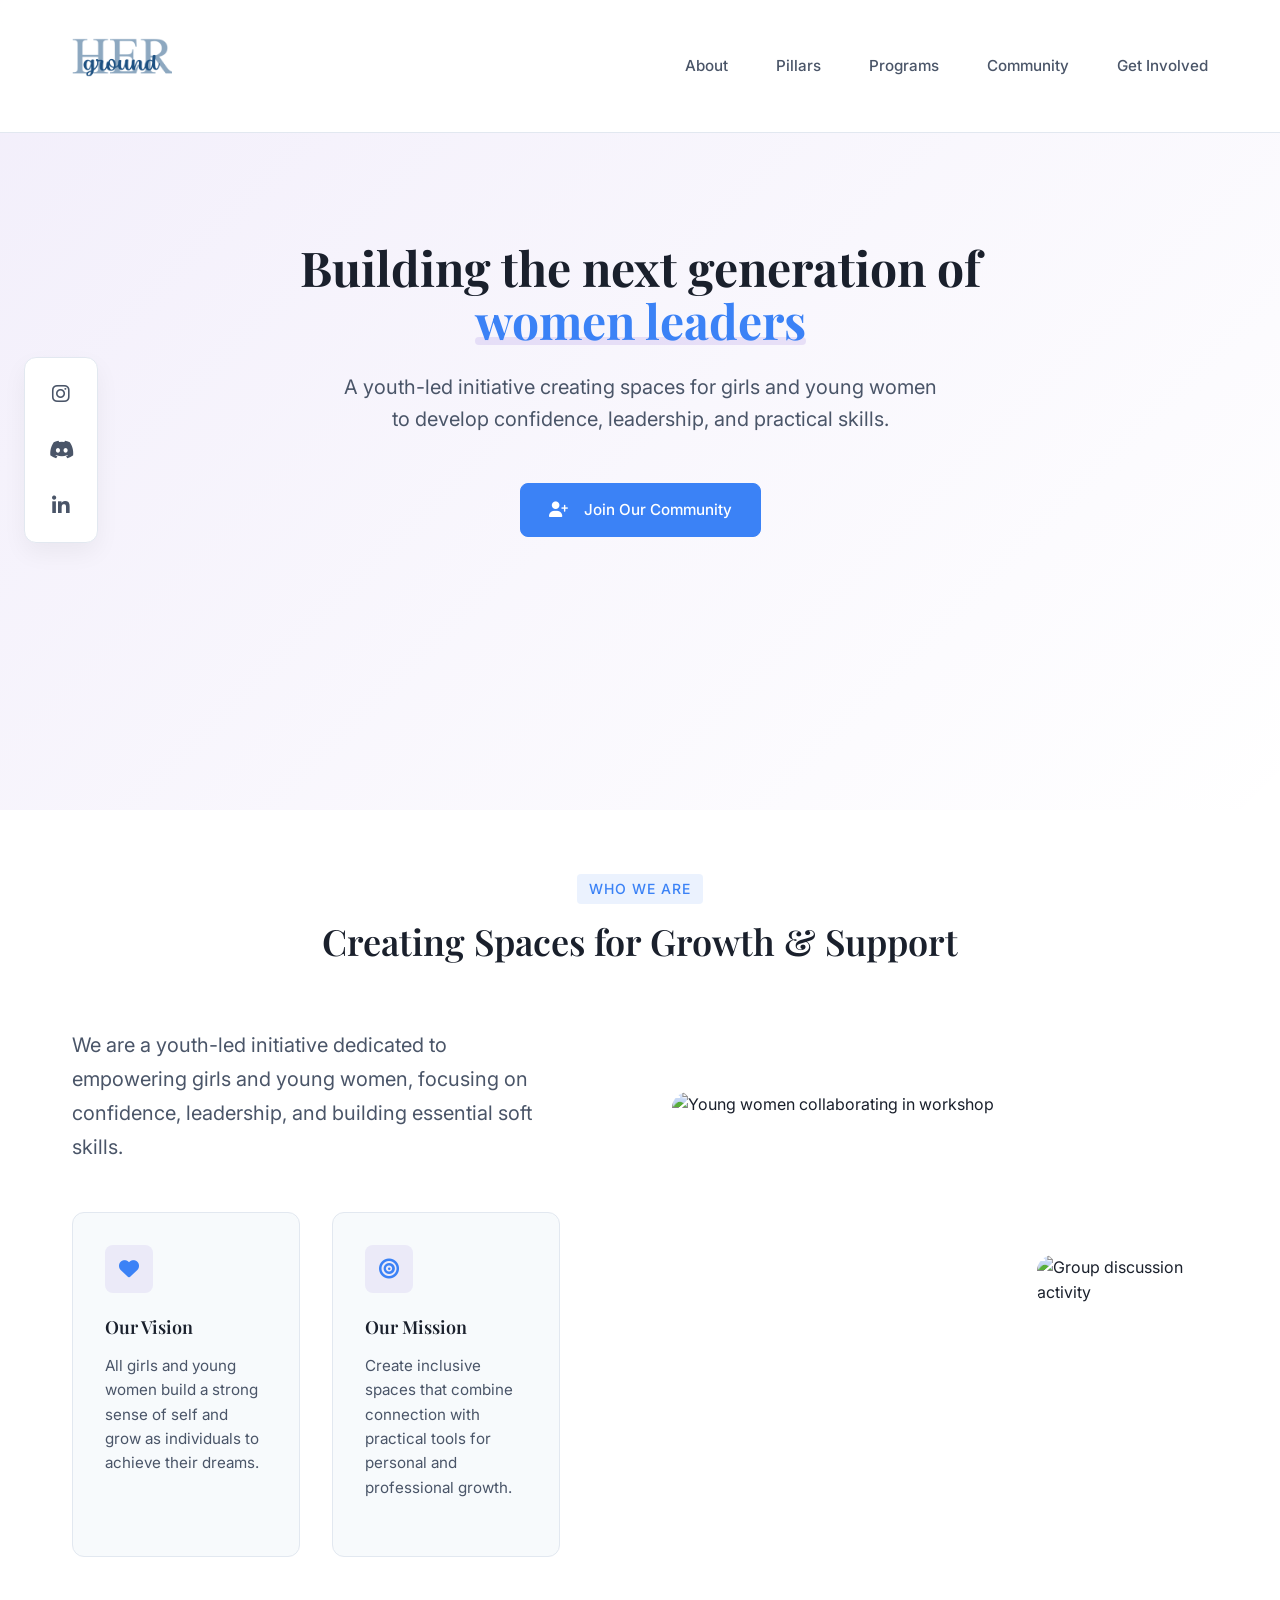
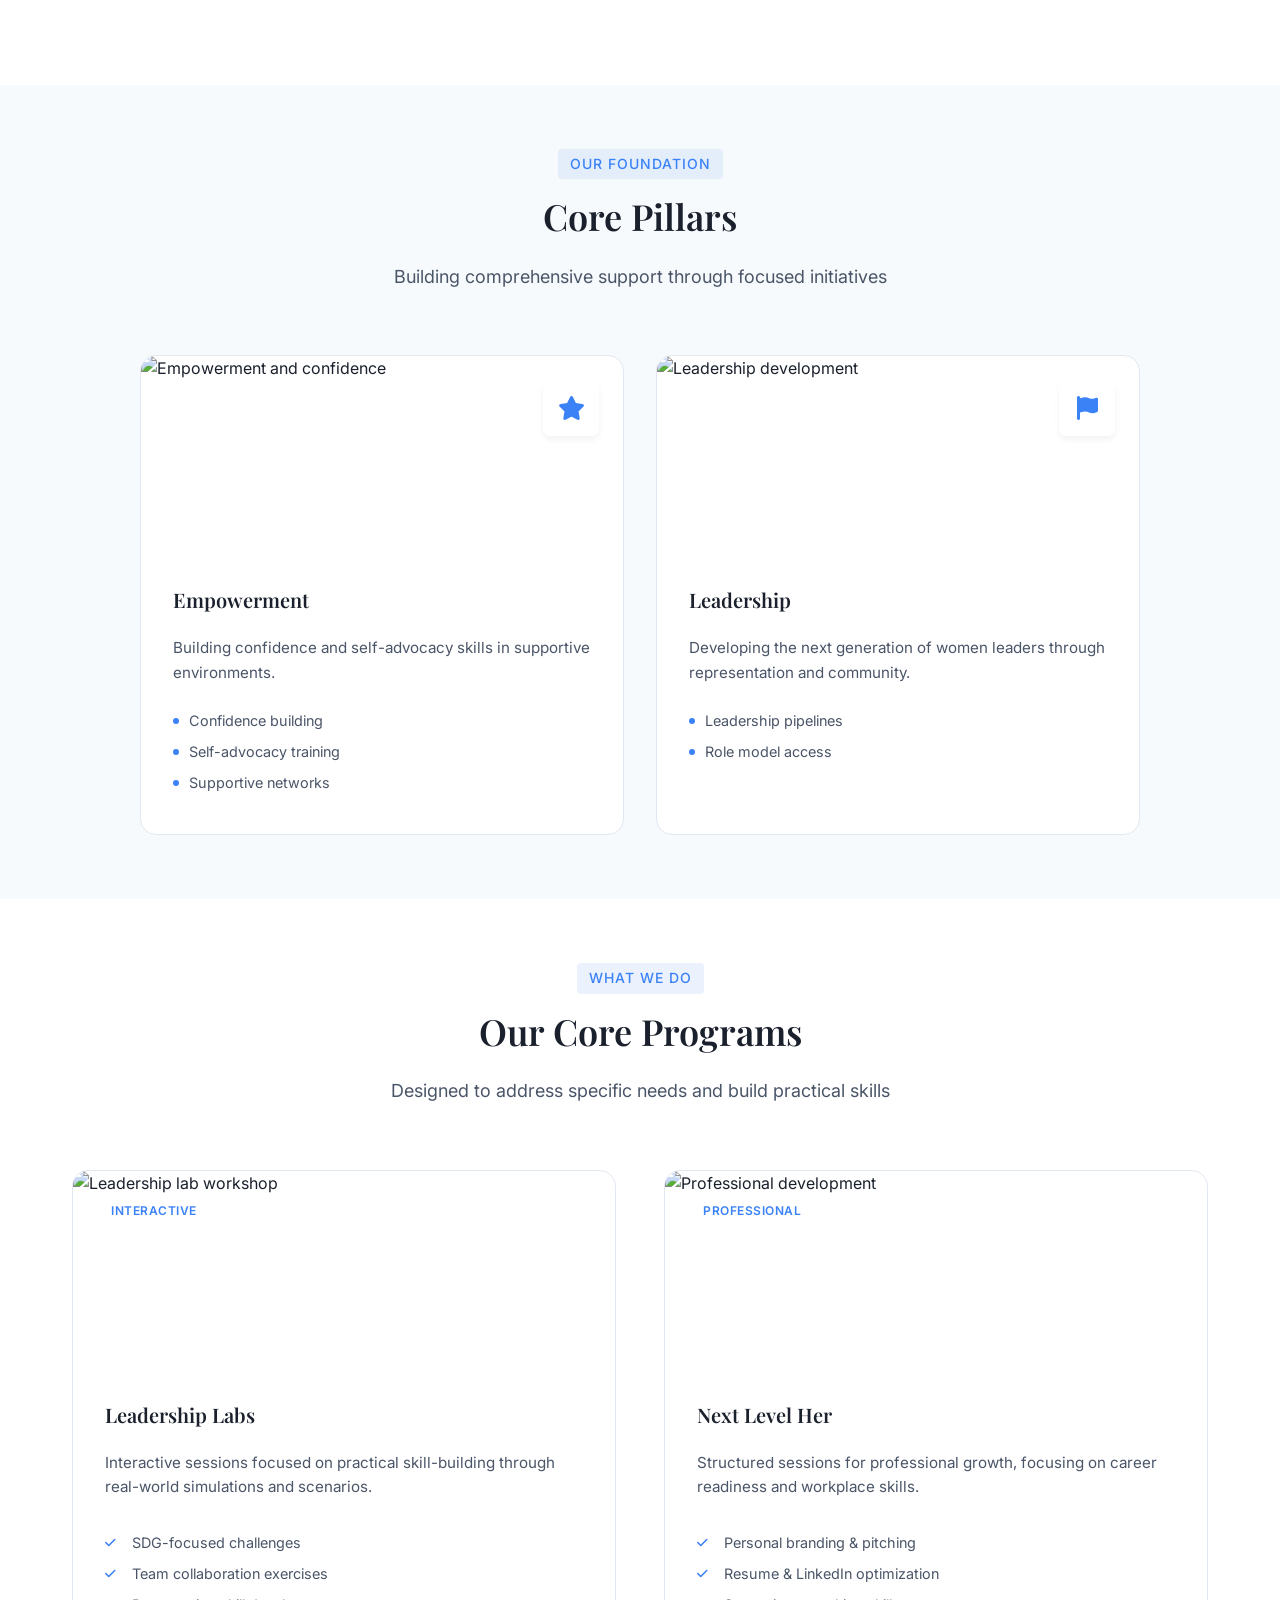
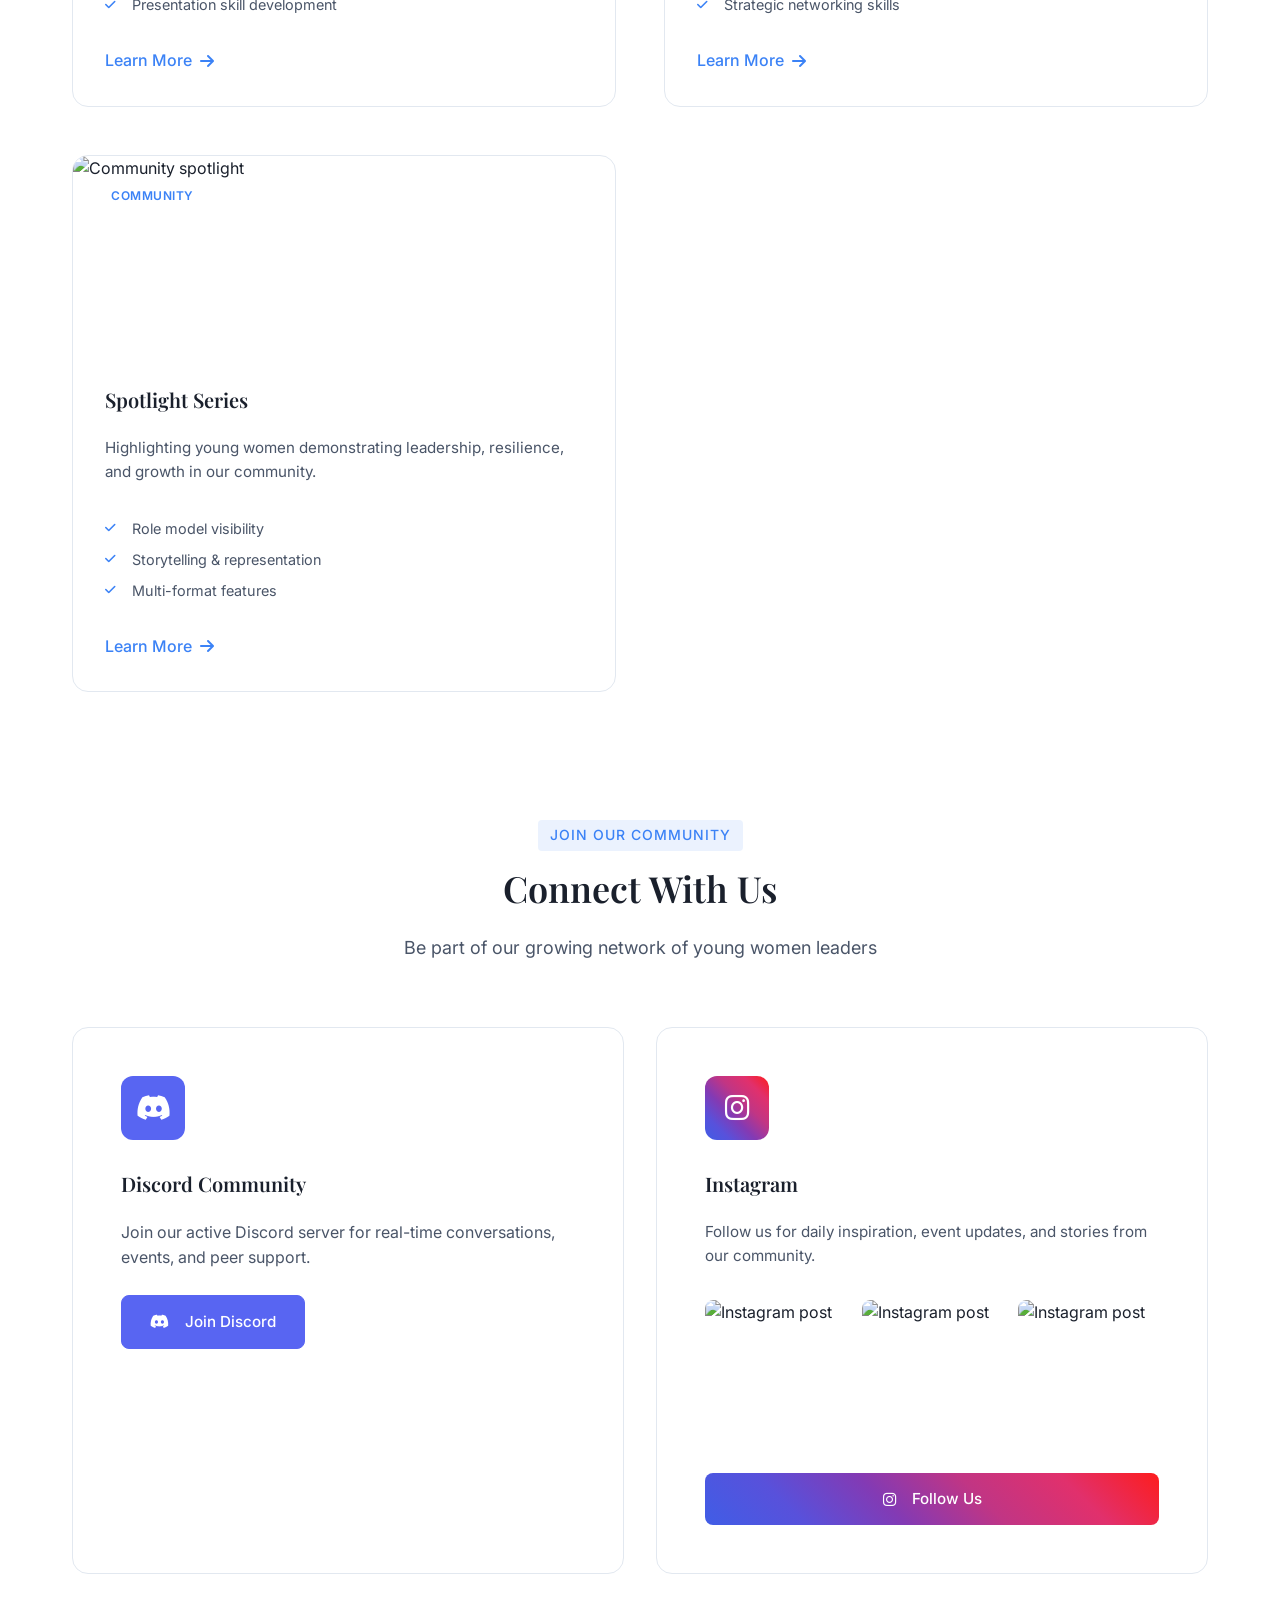
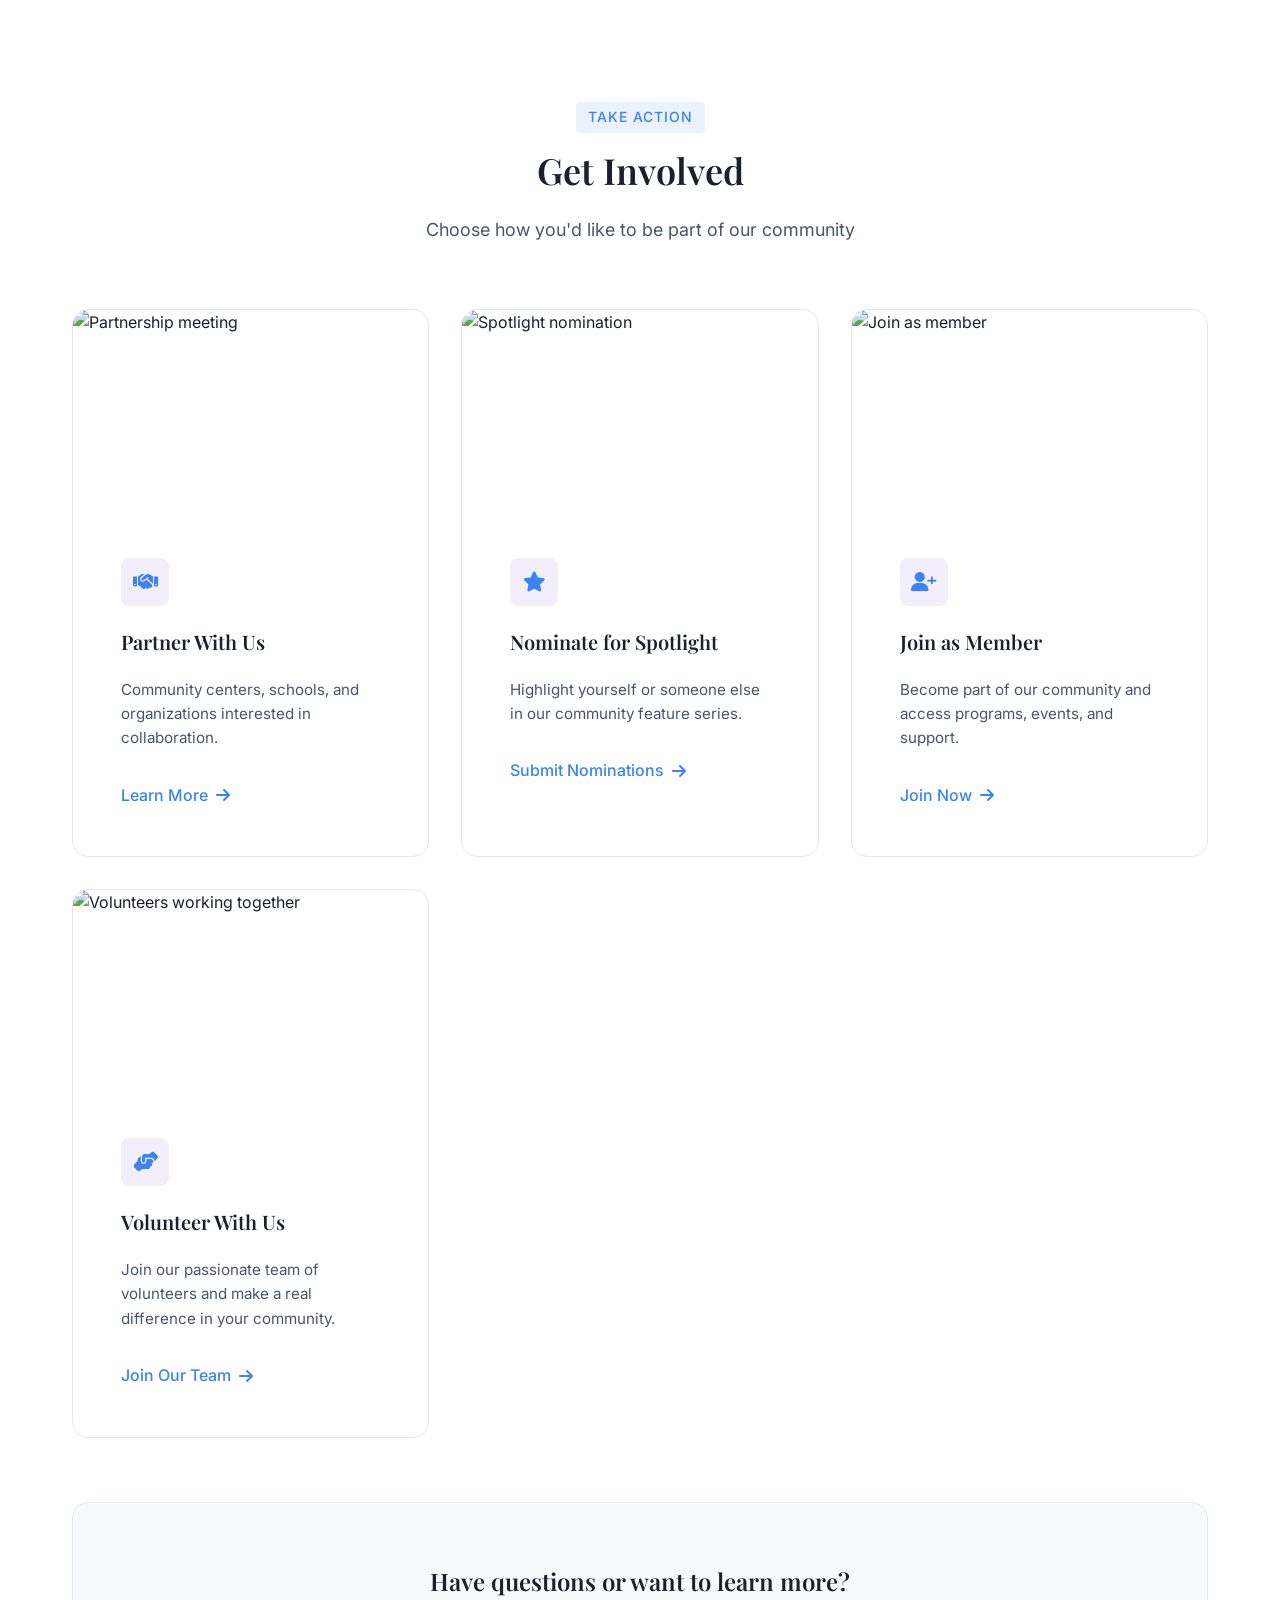
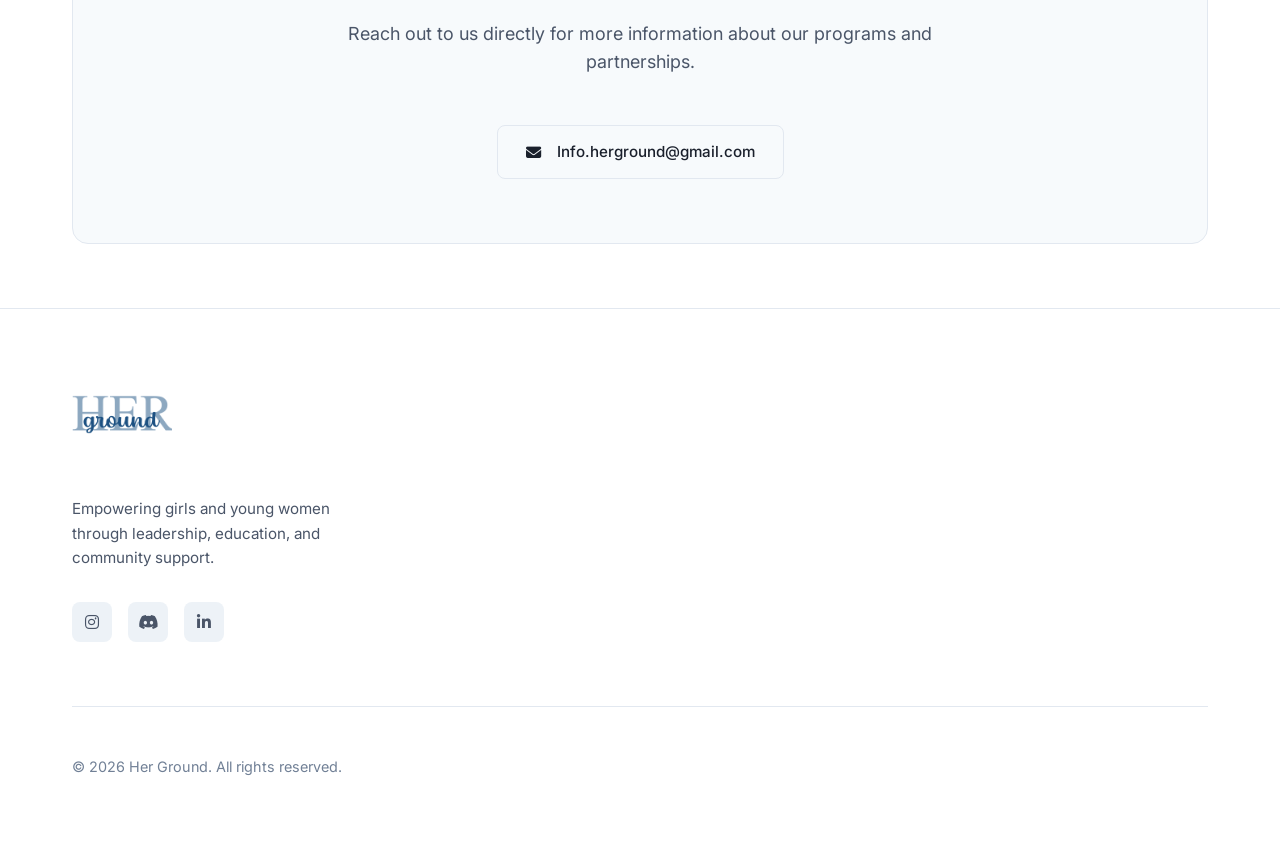
==== index.html @ 170d9ca9 "Initial commit" ====
<!DOCTYPE html>
<html lang="en">
<head>
    <meta charset="UTF-8">
    <meta name="viewport" content="width=device-width, initial-scale=1.0">
    <title> Her Ground | Empowering Girls & Young Women</title>
    <meta name="description" content="A youth-led initiative empowering girls and young women through leadership, education, and community support.">
    
    <!-- CSS -->
    <link rel="stylesheet" href="https://cdnjs.cloudflare.com/ajax/libs/font-awesome/6.4.0/css/all.min.css">
    <link rel="preconnect" href="https://fonts.googleapis.com">
    <link rel="preconnect" href="https://fonts.gstatic.com" crossorigin>
    <link href="https://fonts.googleapis.com/css2?family=Inter:wght@300;400;500;600;700&family=Playfair+Display:wght@400;500;600;700&display=swap" rel="stylesheet">
    <link rel="stylesheet" href="style.css">
    
    <!-- Favicon -->
    <link rel="icon" type="image/svg+xml" href="data:image/svg+xml,<svg xmlns=%22http://www.w3.org/2000/svg%22 viewBox=%220 0 100 100%22> <text y=%22.9em%22 font-size=%2290%22>✨</text></svg>">
</head>
<body>
    <!-- Social Media Floating Bar -->
    <div class="social-bar">
        <a href="https://instagram.com/thisisherground" class="social-icon" target="_blank" aria-label="Instagram">
            <i class="fab fa-instagram"></i>
        </a>
        <a href="https://discord.gg/herground" class="social-icon" target="_blank" aria-label="Discord">
            <i class="fab fa-discord"></i>
        </a>
        <a href="https://www.linkedin.com/company/her-ground/" class="social-icon" target="_blank" aria-label="LinkedIn">
            <i class="fab fa-linkedin-in"></i>
        </a>
    </div>

    <!-- Navigation -->
    <nav class="navbar">
        <div class="nav-container">
            <a href="index.html" class="logo">
                <img src="Her groung LG png.png" alt="Her Ground Logo" class="logo">
            </a>
            
            <button class="menu-toggle" aria-label="Menu">
                <i class="fas fa-bars"></i>
            </button>
            
            <ul class="nav-links">
                <li><a href="#about" class="nav-link">About</a></li>
                <li><a href="#pillars" class="nav-link">Pillars</a></li>
                <li><a href="#programs" class="nav-link">Programs</a></li>
                <li><a href="#community" class="nav-link">Community</a></li>
                <li><a href="#get-involved" class="nav-link">Get Involved</a></li>
            </ul>
        </div>
    </nav>

    <!-- Hero Section -->
    <section class="hero">
        <div class="hero-background">
            <div class="hero-image-overlay"></div>
        </div>
        <div class="container">
            <div class="hero-content">
                <h1 class="hero-title">
                    Building the next generation of 
                    <span class="hero-highlight">women leaders</span>
                </h1>
                <p class="hero-subtitle">
                    A youth-led initiative creating spaces for girls and young women to develop confidence, leadership, and practical skills.
                </p>
                <div class="hero-cta">
                    <a href="#get-involved" class="btn btn-primary">
                        <i class="fas fa-user-plus"></i>
                        Join Our Community
                    </a>
                </div>
            </div>
        </div>
    </section>

    <!-- About Section -->
    <section class="section about" id="about">
        <div class="container">
            <div class="section-header">
                <span class="section-label">Who We Are</span>
                <h2 class="section-title">Creating Spaces for Growth & Support</h2>
            </div>
            
            <div class="about-content">
                <div class="about-text">
                    <p class="about-intro">
                        We are a youth-led initiative dedicated to empowering girls and young women, 
                        focusing on confidence, leadership, and building essential soft skills.
                    </p>
                    <div class="about-grid">
                        <div class="about-card">
                            <div class="about-card-icon">
                                <i class="fas fa-heart"></i>
                            </div>
                            <h3>Our Vision</h3>
                            <p>All girls and young women build a strong sense of self and grow as individuals to achieve their dreams.</p>
                        </div>
                        <div class="about-card">
                            <div class="about-card-icon">
                                <i class="fas fa-bullseye"></i>
                            </div>
                            <h3>Our Mission</h3>
                            <p>Create inclusive spaces that combine connection with practical tools for personal and professional growth.</p>
                        </div>
                    </div>
                </div>
                
                <div class="about-visual">
                    <div class="image-grid">
                        <div class="image-item image-item-main">
                            <img src="https://images.unsplash.com/photo-1531482615713-2afd69097998?ixlib=rb-4.0.3&auto=format&fit=crop&w=600&q=80" 
                                 alt="Young women collaborating in workshop" 
                                 loading="lazy">
                        </div>
                        <div class="image-item image-item-secondary">
                            <img src="https://images.unsplash.com/photo-1523580494863-6f3031224c94?ixlib=rb-4.0.3&auto=format&fit=crop&w=600&q=80" 
                                 alt="Group discussion activity" 
                                 loading="lazy">
                        </div>
                    </div>
                </div>
            </div>
        </div>
    </section>

    <!-- Pillars Section -->
    <section class="section pillars" id="pillars">
        <div class="container">
            <div class="section-header">
                <span class="section-label">Our Foundation</span>
                <h2 class="section-title">Core Pillars</h2>
                <p class="section-subtitle">Building comprehensive support through focused initiatives</p>
            </div>
            
            <div class="pillars-grid">
                <div class="pillar-card">
                    <div class="pillar-visual">
                        <div class="pillar-image">
                            <img src="https://images.unsplash.com/photo-1516321318423-f06f85e504b3?ixlib=rb-4.0.3&auto=format&fit=crop&w=600&q=80" 
                                 alt="Empowerment and confidence" 
                                 loading="lazy">
                        </div>
                        <div class="pillar-icon">
                            <i class="fas fa-star"></i>
                        </div>
                    </div>
                    <h3>Empowerment</h3>
                    <p>Building confidence and self-advocacy skills in supportive environments.</p>
                    <ul class="pillar-features">
                        <li>Confidence building</li>
                        <li>Self-advocacy training</li>
                        <li>Supportive networks</li>
                    </ul>
                </div>
                
                <div class="pillar-card">
                    <div class="pillar-visual">
                        <div class="pillar-image">
                            <img src="https://images.unsplash.com/photo-1559136555-9303baea8ebd?ixlib=rb-4.0.3&auto=format&fit=crop&w=600&q=80" 
                                 alt="Leadership development" 
                                 loading="lazy">
                        </div>
                        <div class="pillar-icon">
                            <i class="fas fa-flag"></i>
                        </div>
                    </div>
                    <h3>Leadership</h3>
                    <p>Developing the next generation of women leaders through representation and community.</p>
                    <ul class="pillar-features">
                        <li>Leadership pipelines</li>
                        <li>Role model access</li>
                    </ul>
                </div>
            </div>
        </div>
    </section>

    <!-- Programs Section -->
    <section class="section programs" id="programs">
        <div class="container">
            <div class="section-header">
                <span class="section-label">What We Do</span>
                <h2 class="section-title">Our Core Programs</h2>
                <p class="section-subtitle">Designed to address specific needs and build practical skills</p>
            </div>
            
            <div class="programs-grid">
                <div class="program-card">
                    <div class="program-visual">
                        <div class="program-badge">Interactive</div>
                        <img src="https://images.unsplash.com/photo-1542744173-8e7e53415bb0?ixlib=rb-4.0.3&auto=format&fit=crop&w=600&q=80" 
                             alt="Leadership lab workshop" 
                             loading="lazy">
                    </div>
                    <div class="program-content">
                        <h3>Leadership Labs</h3>
                        <p>Interactive sessions focused on practical skill-building through real-world simulations and scenarios.</p>
                        <ul class="program-features">
                            <li><i class="fas fa-check"></i> SDG-focused challenges</li>
                            <li><i class="fas fa-check"></i> Team collaboration exercises</li>
                            <li><i class="fas fa-check"></i> Presentation skill development</li>
                        </ul>
                        <div class="program-cta">
                            <a href="#" class="program-link">
                                Learn More
                                <i class="fas fa-arrow-right"></i>
                            </a>
                        </div>
                    </div>
                </div>
                
                <div class="program-card">
                    <div class="program-visual">
                        <div class="program-badge">Professional</div>
                        <img src="https://images.unsplash.com/photo-1552664730-d307ca884978?ixlib=rb-4.0.3&auto=format&fit=crop&w=600&q=80" 
                             alt="Professional development" 
                             loading="lazy">
                    </div>
                    <div class="program-content">
                        <h3>Next Level Her</h3>
                        <p>Structured sessions for professional growth, focusing on career readiness and workplace skills.</p>
                        <ul class="program-features">
                            <li><i class="fas fa-check"></i> Personal branding & pitching</li>
                            <li><i class="fas fa-check"></i> Resume & LinkedIn optimization</li>
                            <li><i class="fas fa-check"></i> Strategic networking skills</li>
                        </ul>
                        <div class="program-cta">
                            <a href="#" class="program-link">
                                Learn More
                                <i class="fas fa-arrow-right"></i>
                            </a>
                        </div>
                    </div>
                </div>
                
                <div class="program-card">
                    <div class="program-visual">
                        <div class="program-badge">Community</div>
                        <img src="https://images.unsplash.com/photo-1559136555-9303baea8ebd?ixlib=rb-4.0.3&auto=format&fit=crop&w=600&q=80" 
                             alt="Community spotlight" 
                             loading="lazy">
                    </div>
                    <div class="program-content">
                        <h3>Spotlight Series</h3>
                        <p>Highlighting young women demonstrating leadership, resilience, and growth in our community.</p>
                        <ul class="program-features">
                            <li><i class="fas fa-check"></i> Role model visibility</li>
                            <li><i class="fas fa-check"></i> Storytelling & representation</li>
                            <li><i class="fas fa-check"></i> Multi-format features</li>
                        </ul>
                        <div class="program-cta">
                            <a href="#" class="program-link">
                                Learn More
                                <i class="fas fa-arrow-right"></i>
                            </a>
                        </div>
                    </div>
                </div>
            </div>
        </div>
    </section>

    <!-- Community Section -->
    <section class="section community" id="community">
        <div class="container">
            <div class="section-header">
                <span class="section-label">Join Our Community</span>
                <h2 class="section-title">Connect With Us</h2>
                <p class="section-subtitle">Be part of our growing network of young women leaders</p>
            </div>
            
            <div class="community-grid">
                <div class="community-card discord-card">
                    <div class="community-icon">
                        <i class="fab fa-discord"></i>
                    </div>
                    <div>
                    <h3>Discord Community</h3>
                    <p>Join our active Discord server for real-time conversations, events, and peer support.</p>
                    <a href="https://discord.com/channels/1435102269140893788/1435104268167417856" class="btn btn-discord" target="_blank">
                        <i class="fab fa-discord"></i>
                        Join Discord
                    </a>
                    </div>  
                </div>
                
                <div class="community-card instagram-card">
                    <div class="community-icon">
                        <i class="fab fa-instagram"></i>
                    </div>
                    <h3>Instagram</h3>
                    <p>Follow us for daily inspiration, event updates, and stories from our community.</p>
                    <div class="instagram-feed">
                        <div class="instagram-post">
                            <img src="https://images.unsplash.com/photo-1529156069898-49953e39b3ac?ixlib=rb-4.0.3&auto=format&fit=crop&w=300&q=80" 
                                 alt="Instagram post" 
                                 loading="lazy">
                        </div>
                        <div class="instagram-post">
                            <img src="https://images.unsplash.com/photo-1516321318423-f06f85e504b3?ixlib=rb-4.0.3&auto=format&fit=crop&w=300&q=80" 
                                 alt="Instagram post" 
                                 loading="lazy">
                        </div>
                        <div class="instagram-post">
                            <img src="https://images.unsplash.com/photo-1542744173-8e7e53415bb0?ixlib=rb-4.0.3&auto=format&fit=crop&w=300&q=80" 
                                 alt="Instagram post" 
                                 loading="lazy">
                        </div>
                    </div>
                    <a href="https://instagram.com/thisisherground" class="btn btn-instagram" target="_blank">
                        <i class="fab fa-instagram"></i>
                        Follow Us
                    </a>
                </div>
            </div>
        </div>
    </section>

    <!-- Get Involved Section -->
    <section class="section get-involved" id="get-involved">
        <div class="container">
            <div class="section-header">
                <span class="section-label">Take Action</span>
                <h2 class="section-title">Get Involved</h2>
                <p class="section-subtitle">Choose how you'd like to be part of our community</p>
            </div>
            
            <div class="involvement-grid">
                <!-- Partner With Us Card -->
                <div class="involvement-card">
                    <div class="involvement-visual">
                        <img src="https://images.unsplash.com/photo-1542744173-8e7e53415bb0?ixlib=rb-4.0.3&auto=format&fit=crop&w=600&q=80" 
                             alt="Partnership meeting" 
                             loading="lazy">
                    </div>
                    <div class="involvement-content">
                        <div class="involvement-icon">
                            <i class="fas fa-handshake"></i>
                        </div>
                        <h3>Partner With Us</h3>
                        <p>Community centers, schools, and organizations interested in collaboration.</p>
                        <a href="#" class="involvement-link">
                            Learn More
                            <i class="fas fa-arrow-right"></i>
                        </a>
                    </div>
                </div>
                
                <!-- Nominate for Spotlight Card -->
                <div class="involvement-card">
                    <div class="involvement-visual">
                        <img src="https://images.unsplash.com/photo-1516321318423-f06f85e504b3?ixlib=rb-4.0.3&auto=format&fit=crop&w=600&q=80" 
                             alt="Spotlight nomination" 
                             loading="lazy">
                    </div>
                    <div class="involvement-content">
                        <div class="involvement-icon">
                            <i class="fas fa-star"></i>
                        </div>
                        <h3>Nominate for Spotlight</h3>
                        <p>Highlight yourself or someone else in our community feature series.</p>
                        <a href="https://docs.google.com/forms/d/e/1FAIpQLSfdcdEXp9ylixx7IcpVX9rTjR3wYdFHebSrh8qcWCx_SptRZQ/viewform?usp=header"target="_blank" class="involvement-link">
                            Submit Nominations
                            <i class="fas fa-arrow-right"></i>
                        </a>
                    </div>
                </div>
                
                <!-- Join as Member Card -->
                <div class="involvement-card">
                    <div class="involvement-visual">
                        <img src="https://images.unsplash.com/photo-1529156069898-49953e39b3ac?ixlib=rb-4.0.3&auto=format&fit=crop&w=600&q=80" 
                             alt="Join as member" 
                             loading="lazy">
                    </div>
                    <div class="involvement-content">
                        <div class="involvement-icon">
                            <i class="fas fa-user-plus"></i>
                        </div>
                        <h3>Join as Member</h3>
                        <p>Become part of our community and access programs, events, and support.</p>
                        <a href="https://docs.google.com/forms/d/e/1FAIpQLSc7bArrXmuD-PdxHdfC4dENzHjFXZNi4hOmbnOvbwHz8ldj3Q/viewform?usp=header"target="_blank" class="involvement-link">
                            Join Now
                            <i class="fas fa-arrow-right"></i>
                        </a>
                    </div>
                </div>
                
                <!-- Volunteer With Us Card -->
                <div class="involvement-card">
                    <div class="involvement-visual">
                        <img src="https://encrypted-tbn0.gstatic.com/images?q=tbn:ANd9GcR4H019jK24F6e3V3xRfB0Ly-be2KaSHSmElg&s?ixlib=rb-4.0.3&auto=format&fit=crop&w=600&q=80" 
                            alt="Volunteers working together" 
                            loading="lazy"
                            style="width: 100%; height: 200px; object-fit: cover;">
                    </div>
                    <div class="involvement-content">
                        <div class="involvement-icon">
                            <i class="fas fa-hands-helping"></i>
                        </div>
                        <h3>Volunteer With Us</h3>
                        <p>Join our passionate team of volunteers and make a real difference in your community.</p>
                        <a href="https://docs.google.com/forms/d/e/1FAIpQLSc7bArrXmuD-PdxHdfC4dENzHjFXZNi4hOmbnOvbwHz8ldj3Q/viewform?usp=header" target="_blank" class="involvement-link">
                            Join Our Team
                            <i class="fas fa-arrow-right"></i>
                        </a>
                    </div>
                </div>
            </div>
            
            <div class="contact-cta">
                <div class="contact-content">
                    <h3>Have questions or want to learn more?</h3>
                    <p>Reach out to us directly for more information about our programs and partnerships.</p>
                </div>
                <div class="contact-links">
                    <a href="mailto:Info.herground@gmail.com" class="btn btn-outline">
                        <i class="fas fa-envelope"></i>
                        Info.herground@gmail.com
                    </a>
                </div>
            </div>
        </div>
    </section>

    <!-- Footer -->
    <footer class="footer">
        <div class="container">
            <div class="footer-content">
                <div class="footer-brand">
                    <div class="footer-logo">
                        <img src="Her groung LG png.png" alt="Her Ground Logo" class="logo">
                    </div>
                    <p class="footer-tagline">
                        Empowering girls and young women through leadership, education, and community support.
                    </p>
                    <div class="footer-social">
                        <a href="https://instagram.com/thisisherground" class="social-link" target="_blank" aria-label="Instagram">
                            <i class="fab fa-instagram"></i>
                        </a>
                        <a href="https://discord.gg/mqjYGmQNRm" class="social-link" target="_blank" aria-label="Discord">
                            <i class="fab fa-discord"></i>
                        </a>
                        <a href="https://linkedin.com/company/herground" class="social-link" target="_blank" aria-label="LinkedIn">
                            <i class="fab fa-linkedin-in"></i>
                        </a>
                    </div>
                </div>
            </div>
            
            <div class="footer-bottom">
                <p class="copyright">&copy; 2024 Her Ground. All rights reserved.</p>
            </div>
        </div>
    </footer>

    <!-- JavaScript -->
    <script src="script.js"></script>
</body>
</html>
---- style.css ----
/* ===== CSS VARIABLES ===== */
:root {
    /* Color Palette */
    --primary: #2D3748;
    --primary-dark: #1A202C;
    --primary-light: #4A5568;
    
    --accent: #3B82F6;
    --accent-light: #60A5FA;
    --accent-rgb: 59, 130, 246;
    
    --discord: #5865F2;
    --instagram: #E4405F;
    --linkedin: #0A66C2;
    
    --text-primary: #1A202C;
    --text-secondary: #4A5568;
    --text-tertiary: #718096;
    
    --bg-primary: #FFFFFF;
    --bg-secondary: #F7FAFC;
    --bg-tertiary: #EDF2F7;
    
    --border-color: #E2E8F0;
    --border-light: #F7FAFC;
    
    /* Typography */
    --font-sans: 'Inter', -apple-system, BlinkMacSystemFont, sans-serif;
    --font-serif: 'Playfair Display', Georgia, serif;
    
    /* Spacing */
    --space-xs: 0.5rem;
    --space-sm: 1rem;
    --space-md: 1.5rem;
    --space-lg: 2rem;
    --space-xl: 3rem;
    --space-2xl: 4rem;
    
    /* Border Radius */
    --radius-sm: 0.25rem;
    --radius-md: 0.5rem;
    --radius-lg: 0.75rem;
    --radius-xl: 1rem;
    
    /* Shadows */
    --shadow-sm: 0 1px 3px rgba(0, 0, 0, 0.05);
    --shadow-md: 0 4px 6px rgba(0, 0, 0, 0.05);
    --shadow-lg: 0 10px 25px rgba(0, 0, 0, 0.05);
    --shadow-xl: 0 20px 40px rgba(0, 0, 0, 0.08);
}

/* ===== BASE STYLES ===== */
* {
    margin: 0;
    padding: 0;
    box-sizing: border-box;
}

html {
    scroll-behavior: smooth;
    font-size: 16px;
}

body {
    font-family: var(--font-sans);
    line-height: 1.6;
    color: var(--text-primary);
    background-color: var(--bg-primary);
    -webkit-font-smoothing: antialiased;
    -moz-osx-font-smoothing: grayscale;
    overflow-x: hidden;
}

h1, h2, h3, h4 {
    font-family: var(--font-serif);
    font-weight: 600;
    line-height: 1.2;
    color: var(--text-primary);
}

h1 {
    font-size: 2.5rem;
    font-weight: 700;
}

h2 {
    font-size: 2rem;
}

h3 {
    font-size: 1.5rem;
}

p {
    margin-bottom: var(--space-md);
    color: var(--text-secondary);
}

a {
    color: inherit;
    text-decoration: none;
    transition: all 0.2s ease;
}

ul {
    list-style: none;
}

img {
    max-width: 100%;
    height: auto;
    display: block;
    border-radius: var(--radius-md);
    object-fit: cover;
}

.container {
    width: 100%;
    max-width: 1200px;
    margin: 0 auto;
    padding: 0 var(--space-lg);
}

.section {
    padding: var(--space-2xl) 0;
}

/* ===== SOCIAL BAR ===== */
.social-bar {
    position: fixed;
    left: 1.5rem;
    top: 50%;
    transform: translateY(-50%);
    display: flex;
    flex-direction: column;
    gap: var(--space-sm);
    z-index: 999;
    background: var(--bg-primary);
    padding: var(--space-sm);
    border-radius: var(--radius-lg);
    box-shadow: var(--shadow-lg);
    border: 1px solid var(--border-color);
}

.social-icon {
    width: 40px;
    height: 40px;
    display: flex;
    align-items: center;
    justify-content: center;
    border-radius: var(--radius-md);
    color: var(--text-secondary);
    font-size: 1.25rem;
    transition: all 0.2s ease;
}

.social-icon:hover {
    transform: translateY(-2px);
}

.social-icon:nth-child(1):hover {
    color: var(--instagram);
    background: rgba(228, 64, 95, 0.1);
}

.social-icon:nth-child(2):hover {
    color: var(--discord);
    background: rgba(88, 101, 242, 0.1);
}

.social-icon:nth-child(3):hover {
    color: var(--linkedin);
    background: rgba(10, 102, 194, 0.1);
}

/* ===== TYPOGRAPHY UTILITIES ===== */
.section-header {
    text-align: center;
    margin-bottom: var(--space-2xl);
    max-width: 700px;
    margin-left: auto;
    margin-right: auto;
}

.section-label {
    display: inline-block;
    font-size: 0.875rem;
    font-weight: 500;
    text-transform: uppercase;
    letter-spacing: 1px;
    color: var(--accent);
    margin-bottom: var(--space-sm);
    padding: 0.25rem 0.75rem;
    background: rgba(var(--accent-rgb), 0.1);
    border-radius: var(--radius-sm);
}

.section-title {
    font-size: 2.25rem;
    margin-bottom: var(--space-md);
    color: var(--text-primary);
}

.section-subtitle {
    font-size: 1.125rem;
    color: var(--text-secondary);
    max-width: 600px;
    margin: 0 auto;
}

/* ===== NAVIGATION ===== */
.navbar {
    position: fixed;
    top: 0;
    left: 0;
    right: 0;
    background-color: rgba(255, 255, 255, 0.95);
    backdrop-filter: blur(10px);
    border-bottom: 1px solid var(--border-color);
    z-index: 1000;
    padding: var(--space-sm) 0;
}

.nav-container {
    display: flex;
    justify-content: space-between;
    align-items: center;
    max-width: 1200px;
    margin: 0 auto;
    padding: 0 var(--space-lg);
}

.logo {
    width: 100px;
    height: 100px;
}

.nav-links {
    display: flex;
    gap: var(--space-xl);
    align-items: center;
}

.nav-link {
    font-size: 0.95rem;
    font-weight: 500;
    color: var(--text-secondary);
    padding: var(--space-xs) 0;
    position: relative;
}

.nav-link:hover {
    color: var(--text-primary);
}

.nav-link::after {
    content: '';
    position: absolute;
    bottom: 0;
    left: 0;
    width: 0;
    height: 2px;
    background-color: var(--accent);
    transition: width 0.3s ease;
}

.nav-link:hover::after {
    width: 100%;
}

.menu-toggle {
    display: none;
    background: none;
    border: none;
    font-size: 1.25rem;
    color: var(--text-primary);
    cursor: pointer;
    padding: var(--space-xs);
}

/* ===== BUTTONS ===== */
.btn {
    display: inline-flex;
    align-items: center;
    justify-content: center;
    padding: 0.875rem 1.75rem;
    font-size: 0.95rem;
    font-weight: 500;
    border-radius: var(--radius-md);
    border: 1px solid transparent;
    cursor: pointer;
    transition: all 0.2s ease;
    gap: var(--space-sm);
}

.btn-primary {
    background-color: var(--accent);
    color: white;
    border-color: var(--accent);
}

.btn-primary:hover {
    background-color: var(--accent-light);
    border-color: var(--accent-light);
    transform: translateY(-2px);
    box-shadow: var(--shadow-lg);
}

.btn-secondary {
    background-color: transparent;
    color: var(--text-primary);
    border-color: var(--border-color);
}

.btn-secondary:hover {
    border-color: var(--text-primary);
    background-color: var(--bg-tertiary);
    transform: translateY(-2px);
}

.btn-outline {
    background-color: transparent;
    color: var(--text-primary);
    border-color: var(--border-color);
}

.btn-outline:hover {
    border-color: var(--accent);
    color: var(--accent);
    background-color: rgba(var(--accent-rgb), 0.05);
}

.btn-discord {
    background-color: var(--discord);
    color: white;
    border-color: var(--discord);
}

.btn-discord:hover {
    background-color: #4752c4;
    transform: translateY(-2px);
}

.btn-instagram {
    background: linear-gradient(45deg, #405DE6, #5851DB, #833AB4, #C13584, #E1306C, #FD1D1D);
    color: white;
    border: none;
}

.btn-instagram:hover {
    transform: translateY(-2px);
    box-shadow: 0 10px 25px rgba(225, 48, 108, 0.2);
}

/* ===== HERO SECTION ===== */
.hero {
    position: relative;
    padding-top: 6rem;
    padding-bottom: var(--space-2xl);
    min-height: 90vh;
    display: flex;
    align-items: center;
    overflow: hidden;
}

.hero-background {
    position: absolute;
    top: 0;
    left: 0;
    right: 0;
    bottom: 0;
    background: linear-gradient(rgba(255, 255, 255, 0.9), rgba(255, 255, 255, 0.95)),
                url('https://images.unsplash.com/photo-1531482615713-2afd69097998?ixlib=rb-4.0.3&auto=format&fit=crop&w=1600&q=80');
    background-size: cover;
    background-position: center;
    z-index: -1;
}

.hero-image-overlay {
    position: absolute;
    top: 0;
    left: 0;
    right: 0;
    bottom: 0;
    background: linear-gradient(135deg, rgba(128, 90, 213, 0.1) 0%, transparent 100%);
}

.hero-content {
    text-align: center;
    max-width: 700px;
    margin: 0 auto var(--space-2xl);
    position: relative;
    z-index: 1;
}

.hero-title {
    font-size: 3rem;
    margin-bottom: var(--space-md);
    line-height: 1.1;
}

.hero-highlight {
    color: var(--accent);
    position: relative;
    display: inline-block;
}

.hero-highlight::after {
    content: '';
    position: absolute;
    bottom: 2px;
    left: 0;
    width: 100%;
    height: 8px;
    background-color: rgba(128, 90, 213, 0.15);
    z-index: -1;
    border-radius: 4px;
}

.hero-subtitle {
    font-size: 1.25rem;
    color: var(--text-secondary);
    margin-bottom: var(--space-xl);
    max-width: 600px;
    margin-left: auto;
    margin-right: auto;
}

.hero-cta {
    display: flex;
    gap: var(--space-md);
    justify-content: center;
    flex-wrap: wrap;
}

.hero-stats {
    display: flex;
    justify-content: center;
    gap: var(--space-xl);
    flex-wrap: wrap;
    padding-top: var(--space-xl);
    position: relative;
    z-index: 1;
}

.hero-stats::before {
    content: '';
    position: absolute;
    top: 0;
    left: 50%;
    transform: translateX(-50%);
    width: 200px;
    height: 1px;
    background: linear-gradient(90deg, transparent, var(--accent), transparent);
}

.stat {
    display: flex;
    align-items: center;
    gap: var(--space-sm);
    min-width: 150px;
}

.stat-icon {
    width: 48px;
    height: 48px;
    background-color: rgba(128, 90, 213, 0.1);
    border-radius: var(--radius-md);
    display: flex;
    align-items: center;
    justify-content: center;
    color: var(--accent);
    font-size: 1.25rem;
}

.stat-content {
    text-align: left;
}

.stat-number {
    display: block;
    font-size: 1.5rem;
    font-weight: 700;
    color: var(--accent);
    line-height: 1;
}

.stat-label {
    font-size: 0.875rem;
    color: var(--text-tertiary);
    text-transform: uppercase;
    letter-spacing: 0.5px;
}

/* ===== ABOUT SECTION ===== */
.about-content {
    display: grid;
    grid-template-columns: 1fr 1fr;
    gap: var(--space-2xl);
    align-items: center;
    margin-bottom: var(--space-2xl);
}

.about-text {
    padding-right: var(--space-xl);
}

.about-intro {
    font-size: 1.25rem;
    margin-bottom: var(--space-xl);
    line-height: 1.7;
}

.about-grid {
    display: grid;
    grid-template-columns: 1fr 1fr;
    gap: var(--space-lg);
    margin-top: var(--space-xl);
}

.about-card {
    background: var(--bg-secondary);
    padding: var(--space-lg);
    border-radius: var(--radius-lg);
    border: 1px solid var(--border-color);
    transition: transform 0.2s ease;
}

.about-card:hover {
    transform: translateY(-4px);
}

.about-card-icon {
    width: 48px;
    height: 48px;
    background-color: rgba(128, 90, 213, 0.1);
    border-radius: var(--radius-md);
    display: flex;
    align-items: center;
    justify-content: center;
    margin-bottom: var(--space-md);
    color: var(--accent);
    font-size: 1.25rem;
}

.about-card h3 {
    font-size: 1.125rem;
    margin-bottom: var(--space-sm);
}

.about-card p {
    font-size: 0.95rem;
    color: var(--text-secondary);
    line-height: 1.6;
}

.about-visual {
    position: relative;
}

.image-grid {
    display: grid;
    grid-template-columns: 2fr 1fr;
    gap: var(--space-md);
    height: 400px;
}

.image-item {
    border-radius: var(--radius-xl);
    overflow: hidden;
    position: relative;
}

.image-item-main {
    grid-row: span 2;
}

.image-item-secondary {
    align-self: end;
}

.image-item img {
    width: 100%;
    height: 100%;
    object-fit: cover;
    transition: transform 0.5s ease;
}

.image-item:hover img {
    transform: scale(1.05);
}

.target-audience {
    background-color: var(--bg-secondary);
    padding: var(--space-xl);
    border-radius: var(--radius-lg);
    border: 1px solid var(--border-color);
}

.audience-title {
    text-align: center;
    margin-bottom: var(--space-lg);
    font-size: 1.25rem;
    color: var(--text-primary);
}

.audience-grid {
    display: grid;
    grid-template-columns: repeat(auto-fit, minmax(250px, 1fr));
    gap: var(--space-lg);
}

.audience-item {
    display: flex;
    align-items: center;
    gap: var(--space-md);
    padding: var(--space-md);
    background: var(--bg-primary);
    border-radius: var(--radius-md);
    border: 1px solid var(--border-color);
    transition: transform 0.2s ease;
}

.audience-item:hover {
    transform: translateY(-2px);
    border-color: var(--accent);
}

.audience-icon {
    width: 48px;
    height: 48px;
    background-color: rgba(128, 90, 213, 0.1);
    border-radius: var(--radius-md);
    display: flex;
    align-items: center;
    justify-content: center;
    color: var(--accent);
    font-size: 1.25rem;
    flex-shrink: 0;
}

.audience-content h4 {
    font-size: 1rem;
    margin-bottom: var(--space-xs);
    color: var(--text-primary);
}

.audience-content p {
    font-size: 0.875rem;
    color: var(--text-tertiary);
    margin: 0;
}

/* ===== PILLARS SECTION ===== */
.pillars {
    background-color: var(--bg-secondary);
}

.pillars-grid {
    display: grid;
    grid-template-columns: repeat(auto-fit, minmax(300px, 1fr));
    gap: var(--space-lg);
    max-width: 1000px;
    margin: 0 auto;
}

.pillar-card {
    background-color: var(--bg-primary);
    border-radius: var(--radius-xl);
    overflow: hidden;
    border: 1px solid var(--border-color);
    transition: transform 0.3s ease, box-shadow 0.3s ease;
}

.pillar-card:hover {
    transform: translateY(-8px);
    box-shadow: var(--shadow-xl);
}

.pillar-visual {
    position: relative;
    height: 200px;
    overflow: hidden;
}

.pillar-image img {
    width: 100%;
    height: 100%;
    object-fit: cover;
}

.pillar-icon {
    position: absolute;
    top: var(--space-md);
    right: var(--space-md);
    width: 56px;
    height: 56px;
    background-color: rgba(255, 255, 255, 0.95);
    border-radius: var(--radius-md);
    display: flex;
    align-items: center;
    justify-content: center;
    color: var(--accent);
    font-size: 1.5rem;
    box-shadow: var(--shadow-md);
}

.pillar-card > h3 {
    padding: var(--space-lg) var(--space-lg) var(--space-md);
    margin: 0;
    font-size: 1.25rem;
}

.pillar-card > p {
    padding: 0 var(--space-lg);
    font-size: 0.95rem;
    color: var(--text-secondary);
    line-height: 1.6;
    margin-bottom: var(--space-md);
}

.pillar-features {
    padding: 0 var(--space-lg) var(--space-lg);
    margin-top: var(--space-md);
}

.pillar-features li {
    display: flex;
    align-items: center;
    gap: var(--space-sm);
    margin-bottom: var(--space-xs);
    font-size: 0.9rem;
    color: var(--text-secondary);
    padding-left: var(--space-sm);
    position: relative;
}

.pillar-features li::before {
    content: '';
    width: 6px;
    height: 6px;
    background-color: var(--accent);
    border-radius: 50%;
    position: absolute;
    left: 0;
}

/* ===== PROGRAMS SECTION ===== */
.programs-grid {
    display: grid;
    grid-template-columns: repeat(auto-fit, minmax(350px, 1fr));
    gap: var(--space-xl);
}

.program-card {
    background-color: var(--bg-primary);
    border-radius: var(--radius-xl);
    overflow: hidden;
    border: 1px solid var(--border-color);
    transition: transform 0.3s ease;
}

.program-card:hover {
    transform: translateY(-8px);
}

.program-visual {
    position: relative;
    height: 200px;
    overflow: hidden;
}

.program-visual img {
    width: 100%;
    height: 100%;
    object-fit: cover;
    transition: transform 0.5s ease;
}

.program-card:hover .program-visual img {
    transform: scale(1.05);
}

.program-badge {
    position: absolute;
    top: var(--space-md);
    left: var(--space-md);
    padding: 0.375rem 0.875rem;
    background-color: rgba(255, 255, 255, 0.95);
    color: var(--accent);
    font-size: 0.75rem;
    font-weight: 600;
    border-radius: var(--radius-sm);
    text-transform: uppercase;
    letter-spacing: 0.5px;
}

.program-content {
    padding: var(--space-lg);
}

.program-content h3 {
    font-size: 1.25rem;
    margin-bottom: var(--space-md);
}

.program-content > p {
    font-size: 0.95rem;
    color: var(--text-secondary);
    line-height: 1.6;
    margin-bottom: var(--space-lg);
}

.program-features {
    margin-bottom: var(--space-lg);
}

.program-features li {
    display: flex;
    align-items: center;
    gap: var(--space-sm);
    margin-bottom: var(--space-xs);
    font-size: 0.9rem;
    color: var(--text-secondary);
}

.program-features i {
    color: var(--accent);
    font-size: 0.75rem;
}

.program-link {
    display: inline-flex;
    align-items: center;
    gap: var(--space-xs);
    font-weight: 500;
    color: var(--accent);
    transition: gap 0.2s ease;
}

.program-link:hover {
    gap: var(--space-sm);
}

/* ===== COMMUNITY SECTION ===== */
.community-grid {
    display: grid;
    grid-template-columns: repeat(auto-fit, minmax(300px, 1fr));
    gap: var(--space-lg);
}

.community-card {
    background: var(--bg-primary);
    padding: var(--space-xl);
    border-radius: var(--radius-xl);
    border: 1px solid var(--border-color);
    display: flex;
    flex-direction: column;
    transition: transform 0.2s ease;
}

.community-card:hover {
    transform: translateY(-4px);
}

.community-icon {
    width: 64px;
    height: 64px;
    border-radius: var(--radius-lg);
    display: flex;
    align-items: center;
    justify-content: center;
    margin-bottom: var(--space-lg);
    font-size: 1.75rem;
    color: white;
}

.discord-card .community-icon {
    background-color: var(--discord);
}

.instagram-card .community-icon {
    background: linear-gradient(45deg, #405DE6, #5851DB, #833AB4, #C13584, #E1306C, #FD1D1D);
}

.newsletter-card .community-icon {
    background-color: var(--accent);
}

.community-card h3 {
    font-size: 1.25rem;
    margin-bottom: var(--space-md);
}

.community-card > p {
    font-size: 0.95rem;
    color: var(--text-secondary);
    line-height: 1.6;
    margin-bottom: var(--space-lg);
    flex-grow: 1;
}

.community-stats {
    display: flex;
    gap: var(--space-lg);
    margin-bottom: var(--space-lg);
}

.community-stat {
    text-align: center;
}

.community-stat .stat-number {
    font-size: 1.5rem;
    font-weight: 700;
    color: var(--accent);
    display: block;
    margin-bottom: var(--space-xs);
}

.community-stat .stat-label {
    font-size: 0.875rem;
    color: var(--text-tertiary);
}

.instagram-feed {
    display: grid;
    grid-template-columns: repeat(3, 1fr);
    gap: var(--space-sm);
    margin-bottom: var(--space-lg);
}

.instagram-post {
    aspect-ratio: 1;
    border-radius: var(--radius-md);
    overflow: hidden;
}

.instagram-post img {
    width: 100%;
    height: 100%;
    object-fit: cover;
    transition: transform 0.3s ease;
}

.instagram-post:hover img {
    transform: scale(1.1);
}

.newsletter-form {
    margin-top: auto;
}

.form-group {
    display: flex;
    gap: var(--space-sm);
    margin-bottom: var(--space-sm);
}

.form-group input {
    flex: 1;
    padding: 0.875rem;
    border: 1px solid var(--border-color);
    border-radius: var(--radius-md);
    font-family: var(--font-sans);
    font-size: 0.95rem;
    transition: border-color 0.2s ease;
}

.form-group input:focus {
    outline: none;
    border-color: var(--accent);
}

.form-group .btn {
    white-space: nowrap;
}

.form-note {
    font-size: 0.75rem;
    color: var(--text-tertiary);
    margin: 0;
}

/* ===== GET INVOLVED SECTION ===== */
.involvement-grid {
    display: grid;
    grid-template-columns: repeat(auto-fit, minmax(300px, 1fr));
    gap: var(--space-lg);
    margin-bottom: var(--space-2xl);
}

.involvement-card {
    background-color: var(--bg-primary);
    border-radius: var(--radius-xl);
    overflow: hidden;
    border: 1px solid var(--border-color);
    transition: transform 0.3s ease;
}

.involvement-card:hover {
    transform: translateY(-8px);
}

.involvement-visual {
    height: 200px;
    overflow: hidden;
}

.involvement-visual img {
    width: 100%;
    height: 100%;
    object-fit: cover;
    transition: transform 0.5s ease;
}

.involvement-card:hover .involvement-visual img {
    transform: scale(1.05);
}

.involvement-content {
    padding: var(--space-xl);
}

.involvement-icon {
    width: 48px;
    height: 48px;
    background-color: rgba(128, 90, 213, 0.1);
    border-radius: var(--radius-md);
    display: flex;
    align-items: center;
    justify-content: center;
    margin-bottom: var(--space-md);
    color: var(--accent);
    font-size: 1.25rem;
}

.involvement-content h3 {
    font-size: 1.25rem;
    margin-bottom: var(--space-md);
}

.involvement-content p {
    font-size: 0.95rem;
    color: var(--text-secondary);
    line-height: 1.6;
    margin-bottom: var(--space-lg);
}

.involvement-link {
    display: inline-flex;
    align-items: center;
    gap: var(--space-xs);
    font-weight: 500;
    color: var(--accent);
    transition: gap 0.2s ease;
}

.involvement-link:hover {
    gap: var(--space-sm);
}

.contact-cta {
    background: var(--bg-secondary);
    padding: var(--space-2xl);
    border-radius: var(--radius-xl);
    text-align: center;
    border: 1px solid var(--border-color);
}

.contact-content {
    max-width: 600px;
    margin: 0 auto var(--space-xl);
}

.contact-content h3 {
    font-size: 1.5rem;
    margin-bottom: var(--space-md);
}

.contact-content p {
    font-size: 1.125rem;
    color: var(--text-secondary);
}

.contact-links {
    display: flex;
    gap: var(--space-md);
    justify-content: center;
    flex-wrap: wrap;
}

/* ===== FOOTER ===== */
.footer {
    background-color: var(--bg-primary);
    border-top: 1px solid var(--border-color);
    padding: var(--space-2xl) 0;
}

.footer-content {
    display: grid;
    grid-template-columns: 1fr 2fr;
    gap: var(--space-2xl);
    margin-bottom: var(--space-2xl);
}

.footer-brand {
    max-width: 300px;
}

.footer-logo {
    display: flex;
    align-items: center;
    gap: var(--space-xs);
    font-size: 1.5rem;
    font-weight: 500;
    margin-bottom: var(--space-md);
    color: var(--text-primary);
}

.footer-tagline {
    font-size: 0.95rem;
    color: var(--text-secondary);
    line-height: 1.6;
    margin-bottom: var(--space-lg);
}

.footer-social {
    display: flex;
    gap: var(--space-sm);
}

.footer-social .social-link {
    width: 40px;
    height: 40px;
    border-radius: var(--radius-md);
    background: var(--bg-tertiary);
    display: flex;
    align-items: center;
    justify-content: center;
    color: var(--text-secondary);
    font-size: 1rem;
    transition: all 0.2s ease;
}

.footer-social .social-link:hover {
    transform: translateY(-2px);
    color: white;
}

.footer-social .social-link:nth-child(1):hover {
    background: var(--instagram);
}

.footer-social .social-link:nth-child(2):hover {
    background: var(--discord);
}

.footer-social .social-link:nth-child(3):hover {
    background: var(--linkedin);
}

.footer-social .social-link:nth-child(4):hover {
    background: #1DA1F2;
}

.footer-links {
    display: grid;
    grid-template-columns: repeat(3, 1fr);
    gap: var(--space-xl);
}

.footer-column h4 {
    font-size: 1rem;
    font-weight: 600;
    margin-bottom: var(--space-md);
    color: var(--text-primary);
}

.footer-column ul {
    display: flex;
    flex-direction: column;
    gap: var(--space-sm);
}

.footer-column a {
    font-size: 0.95rem;
    color: var(--text-secondary);
}

.footer-column a:hover {
    color: var(--text-primary);
}

.footer-bottom {
    padding-top: var(--space-xl);
    border-top: 1px solid var(--border-color);
    display: flex;
    justify-content: space-between;
    align-items: center;
}

.copyright {
    font-size: 0.9rem;
    color: var(--text-tertiary);
    margin: 0;
}

.footer-legal {
    display: flex;
    gap: var(--space-lg);
}

.footer-legal a {
    font-size: 0.9rem;
    color: var(--text-tertiary);
}

.footer-legal a:hover {
    color: var(--text-secondary);
}

/* ===== RESPONSIVE DESIGN ===== */
@media (max-width: 1200px) {
    .social-bar {
        left: 0.5rem;
    }
}

@media (max-width: 992px) {
    .social-bar {
        display: none;
    }
    
    h1 {
        font-size: 2.25rem;
    }
    
    h2 {
        font-size: 1.75rem;
    }
    
    .section {
        padding: var(--space-xl) 0;
    }
    
    .about-content,
    .footer-content {
        grid-template-columns: 1fr;
        gap: var(--space-xl);
    }
    
    .about-text {
        padding-right: 0;
    }
    
    .image-grid {
        height: 300px;
    }
    
    .footer-links {
        grid-template-columns: repeat(2, 1fr);
    }
}

@media (max-width: 768px) {
    .nav-links {
        position: fixed;
        top: 70px;
        left: 0;
        right: 0;
        background-color: var(--bg-primary);
        flex-direction: column;
        padding: var(--space-lg);
        gap: var(--space-md);
        border-bottom: 1px solid var(--border-color);
        display: none;
    }
    
    .nav-links.active {
        display: flex;
    }
    
    .menu-toggle {
        display: block;
    }
    
    .hero-title {
        font-size: 2rem;
    }
    
    .hero-subtitle {
        font-size: 1.125rem;
    }
    
    .hero-cta {
        flex-direction: column;
        align-items: center;
    }
    
    .btn {
        width: 100%;
        max-width: 300px;
    }
    
    .hero-stats {
        flex-direction: column;
        gap: var(--space-lg);
        align-items: center;
    }
    
    .stat {
        min-width: auto;
        width: 100%;
        max-width: 200px;
    }
    
    .about-grid {
        grid-template-columns: 1fr;
    }
    
    .pillars-grid,
    .programs-grid,
    .community-grid,
    .involvement-grid {
        grid-template-columns: 1fr;
    }
    
    .contact-links {
        flex-direction: column;
        align-items: center;
    }
    
    .footer-bottom {
        flex-direction: column;
        gap: var(--space-md);
        text-align: center;
    }
}

@media (max-width: 480px) {
    .container {
        padding: 0 var(--space-md);
    }
    
    .hero {
        padding-top: 5rem;
    }
    
    .hero-title {
        font-size: 1.75rem;
    }
    
    .section-title {
        font-size: 1.5rem;
    }
    
    .contact-cta {
        padding: var(--space-xl) var(--space-lg);
    }
    
    .footer-links {
        grid-template-columns: 1fr;
    }
}

/* ===== ANIMATIONS ===== */
@keyframes fadeIn {
    from {
        opacity: 0;
        transform: translateY(20px);
    }
    to {
        opacity: 1;
        transform: translateY(0);
    }
}

.fade-in {
    animation: fadeIn 0.6s ease-out forwards;
}

.delay-1 {
    animation-delay: 0.2s;
}

.delay-2 {
    animation-delay: 0.4s;
}
/* ===== CONTACT PAGE STYLES ===== */
.page-header {
    text-align: center;
    padding: var(--space-2xl) 0 var(--space-xl);
    margin-top: 60px;
}

.page-header h1 {
    font-size: 2.5rem;
    margin-bottom: var(--space-md);
    color: var(--text-primary);
}

.page-header p {
    font-size: 1.125rem;
    color: var(--text-secondary);
    max-width: 600px;
    margin: 0 auto;
}

.logo-header {
    font-size: 1rem;
    font-weight: 600;
    letter-spacing: 2px;
    color: var(--accent);
    margin-bottom: var(--space-md);
}

.involvement-options {
    display: grid;
    grid-template-columns: repeat(auto-fit, minmax(300px, 1fr));
    gap: var(--space-xl);
    margin: var(--space-2xl) 0;
}

.option-card {
    background: var(--bg-primary);
    padding: var(--space-xl);
    border-radius: var(--radius-xl);
    border: 1px solid var(--border-color);
    transition: all 0.3s ease;
    display: flex;
    flex-direction: column;
}

.option-card:hover {
    transform: translateY(-8px);
    box-shadow: var(--shadow-xl);
}

.option-icon {
    width: 64px;
    height: 64px;
    background: linear-gradient(135deg, var(--accent), var(--accent-light));
    border-radius: var(--radius-lg);
    display: flex;
    align-items: center;
    justify-content: center;
    margin-bottom: var(--space-lg);
    color: white;
    font-size: 1.75rem;
}

.option-card h3 {
    font-size: 1.25rem;
    margin-bottom: var(--space-md);
    color: var(--text-primary);
}

.option-card p {
    font-size: 0.95rem;
    color: var(--text-secondary);
    line-height: 1.6;
    margin-bottom: var(--space-lg);
    flex-grow: 1;
}

/* Contact page button styles */
.cta-button {
    display: inline-flex;
    align-items: center;
    justify-content: center;
    gap: var(--space-sm);
    padding: 0.875rem 1.75rem;
    background-color: var(--accent);
    color: white;
    border-radius: var(--radius-md);
    font-weight: 500;
    transition: all 0.2s ease;
    border: 1px solid var(--accent);
    width: 100%;
    text-decoration: none;
    font-size: 0.95rem;
}

.cta-button:hover {
    background-color: var(--accent-light);
    border-color: var(--accent-light);
    transform: translateY(-2px);
    box-shadow: var(--shadow-lg);
    color: white;
}

.cta-button i {
    font-size: 1rem;
}

.form-section {
    background: linear-gradient(135deg, var(--bg-secondary), var(--bg-tertiary));
    padding: var(--space-2xl);
    border-radius: var(--radius-xl);
    margin: var(--space-2xl) 0;
    text-align: center;
    border: 1px solid var(--border-color);
}

.form-section h2 {
    font-size: 1.75rem;
    margin-bottom: var(--space-md);
    color: var(--text-primary);
}

.form-section h2 i {
    color: var(--accent);
    margin-right: var(--space-sm);
}

.form-section p {
    font-size: 1.1rem;
    color: var(--text-secondary);
    max-width: 500px;
    margin: 0 auto;
}

.contact-info {
    text-align: center;
    padding: var(--space-xl);
    background: var(--bg-primary);
    border-radius: var(--radius-xl);
    border: 1px solid var(--border-color);
    margin: var(--space-2xl) 0;
}

.contact-info h3 {
    font-size: 1.5rem;
    margin-bottom: var(--space-md);
    color: var(--text-primary);
}

.contact-info h3 i {
    color: var(--accent);
    margin-right: var(--space-sm);
}

/* Animation delays */
.delay-1 {
    animation-delay: 0.2s;
}

.delay-2 {
    animation-delay: 0.4s;
}

/* Responsive adjustments for contact page */
@media (max-width: 768px) {
    .page-header h1 {
        font-size: 2rem;
    }
    
    .page-header p {
        font-size: 1rem;
    }
    
    .involvement-options {
        grid-template-columns: 1fr;
    }
    
    .form-section {
        padding: var(--space-xl) var(--space-lg);
    }
    
    .form-section h2 {
        font-size: 1.5rem;
    }
}

@media (max-width: 480px) {
    .page-header {
        padding: var(--space-xl) 0 var(--space-lg);
    }
    
    .page-header h1 {
        font-size: 1.75rem;
    }
    
    .option-card {
        padding: var(--space-lg);
    }
    
    .form-section {
        padding: var(--space-lg);
    }
    
    .contact-info {
        padding: var(--space-lg);
    }
}
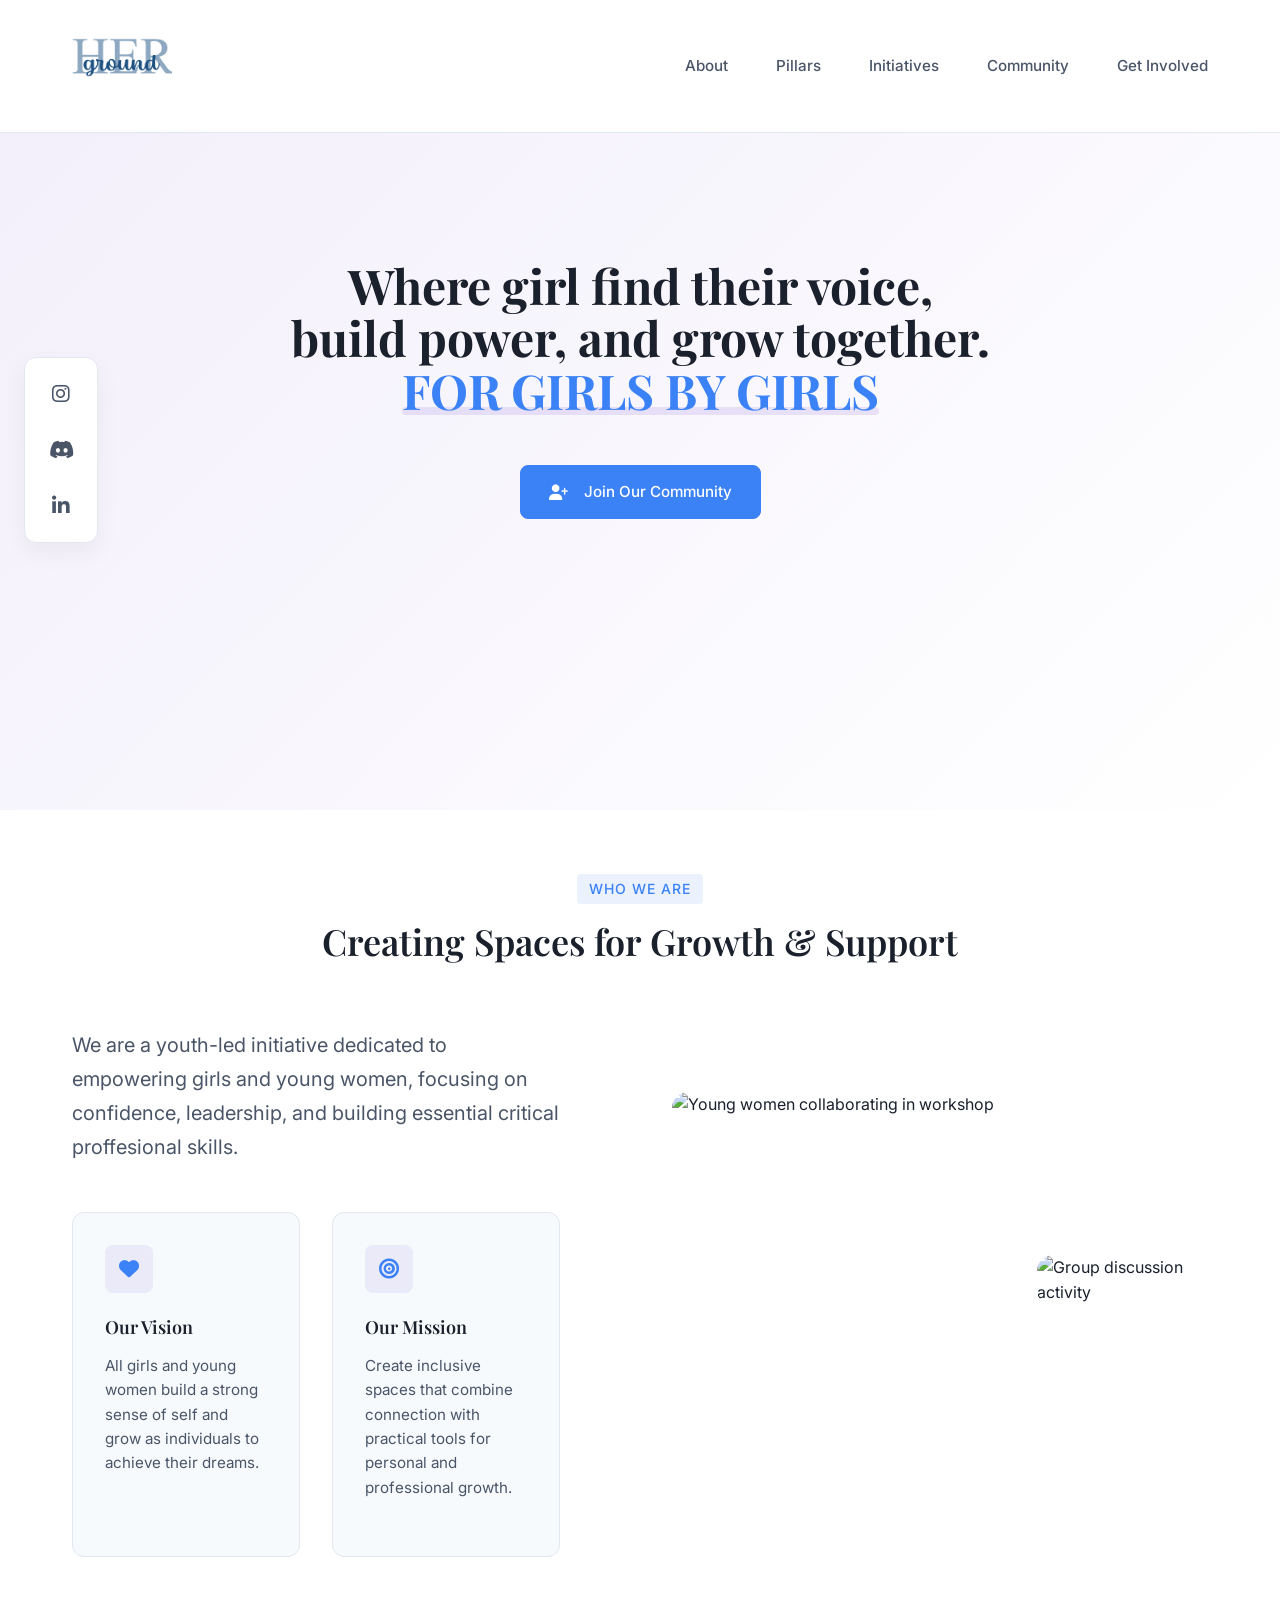
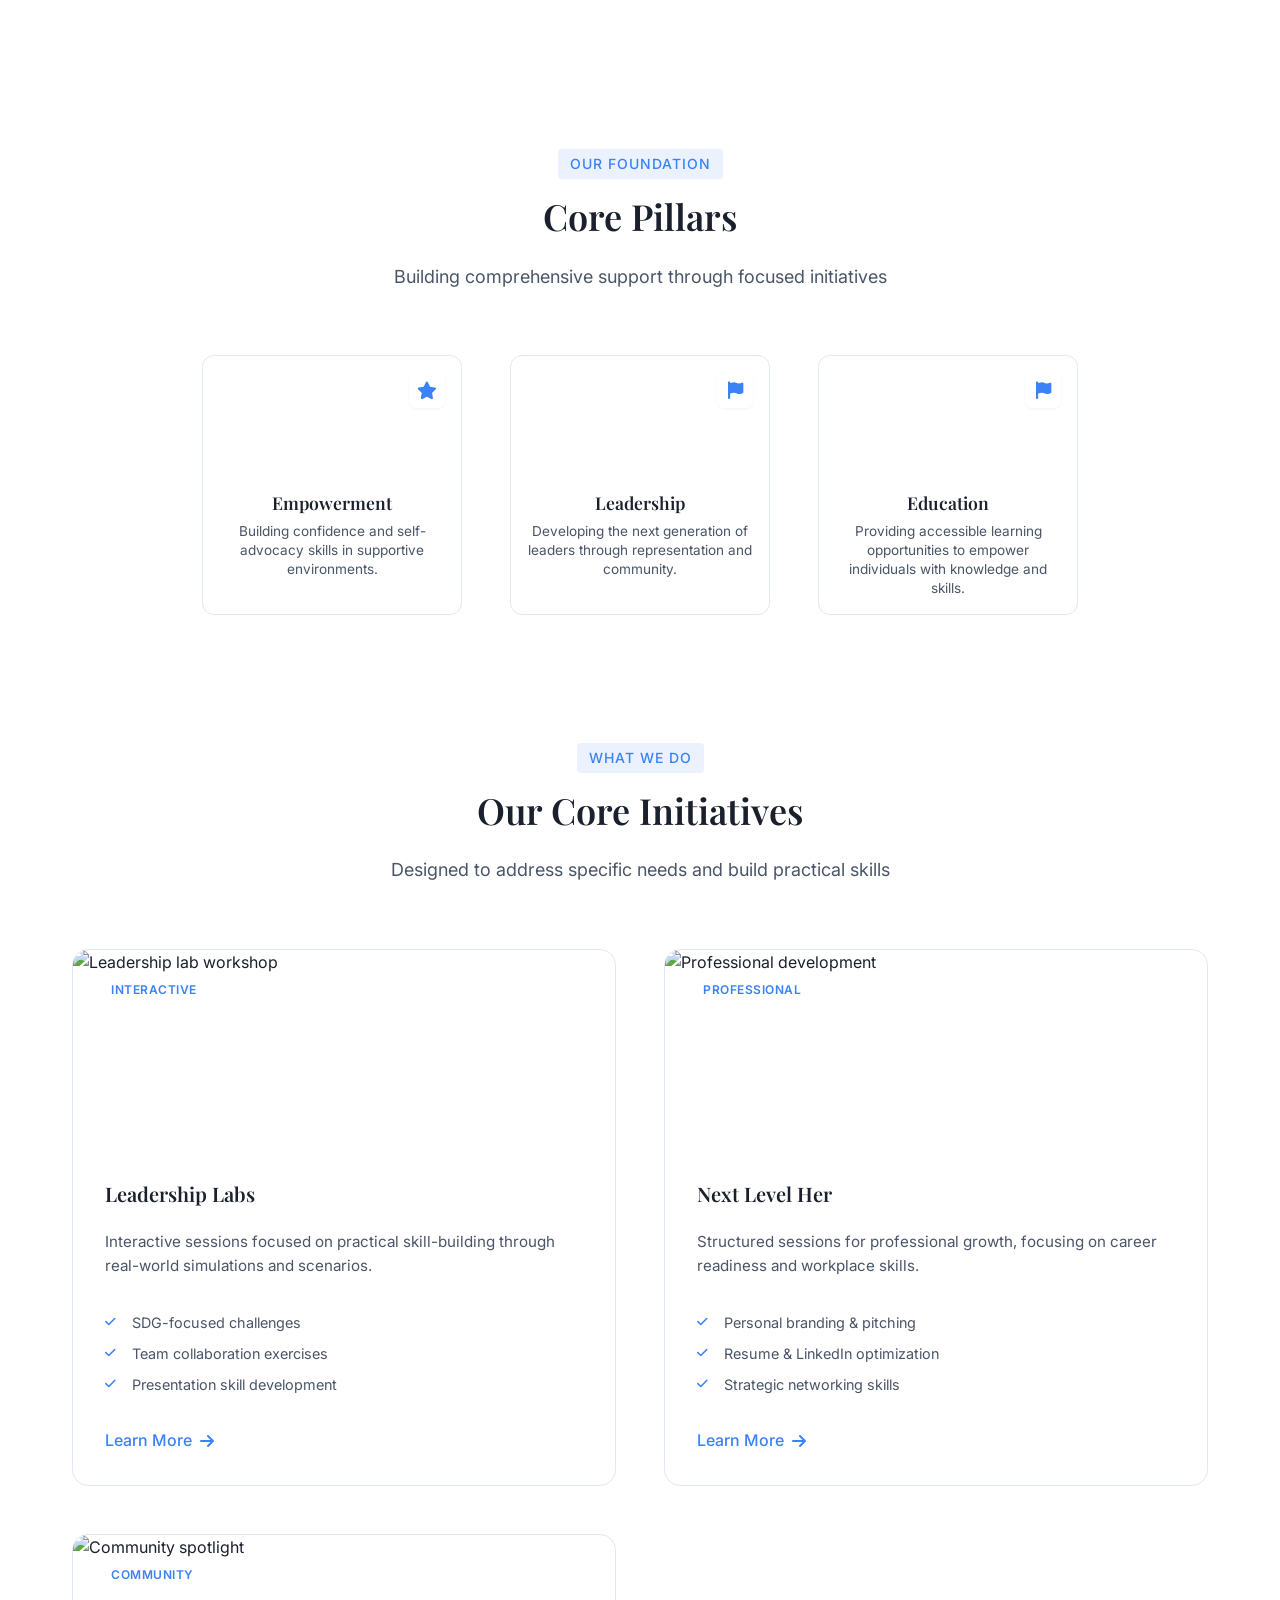
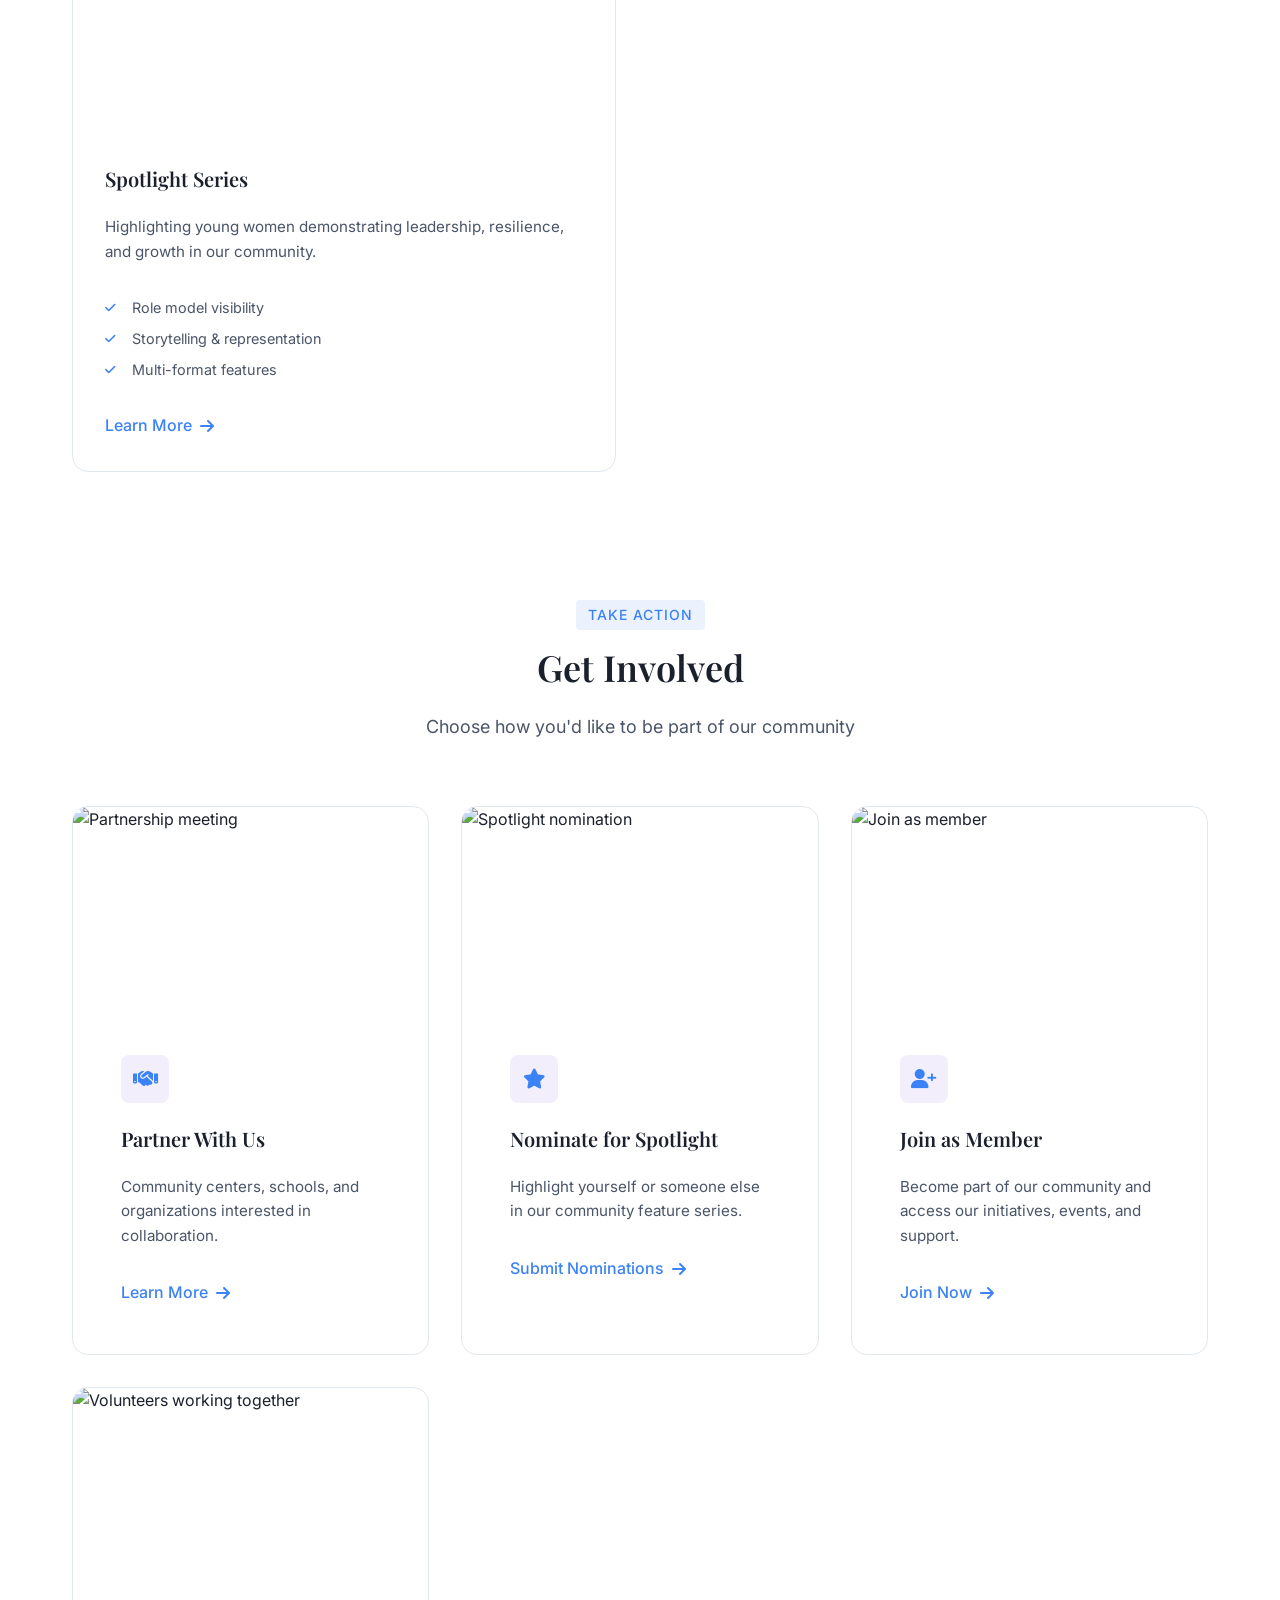
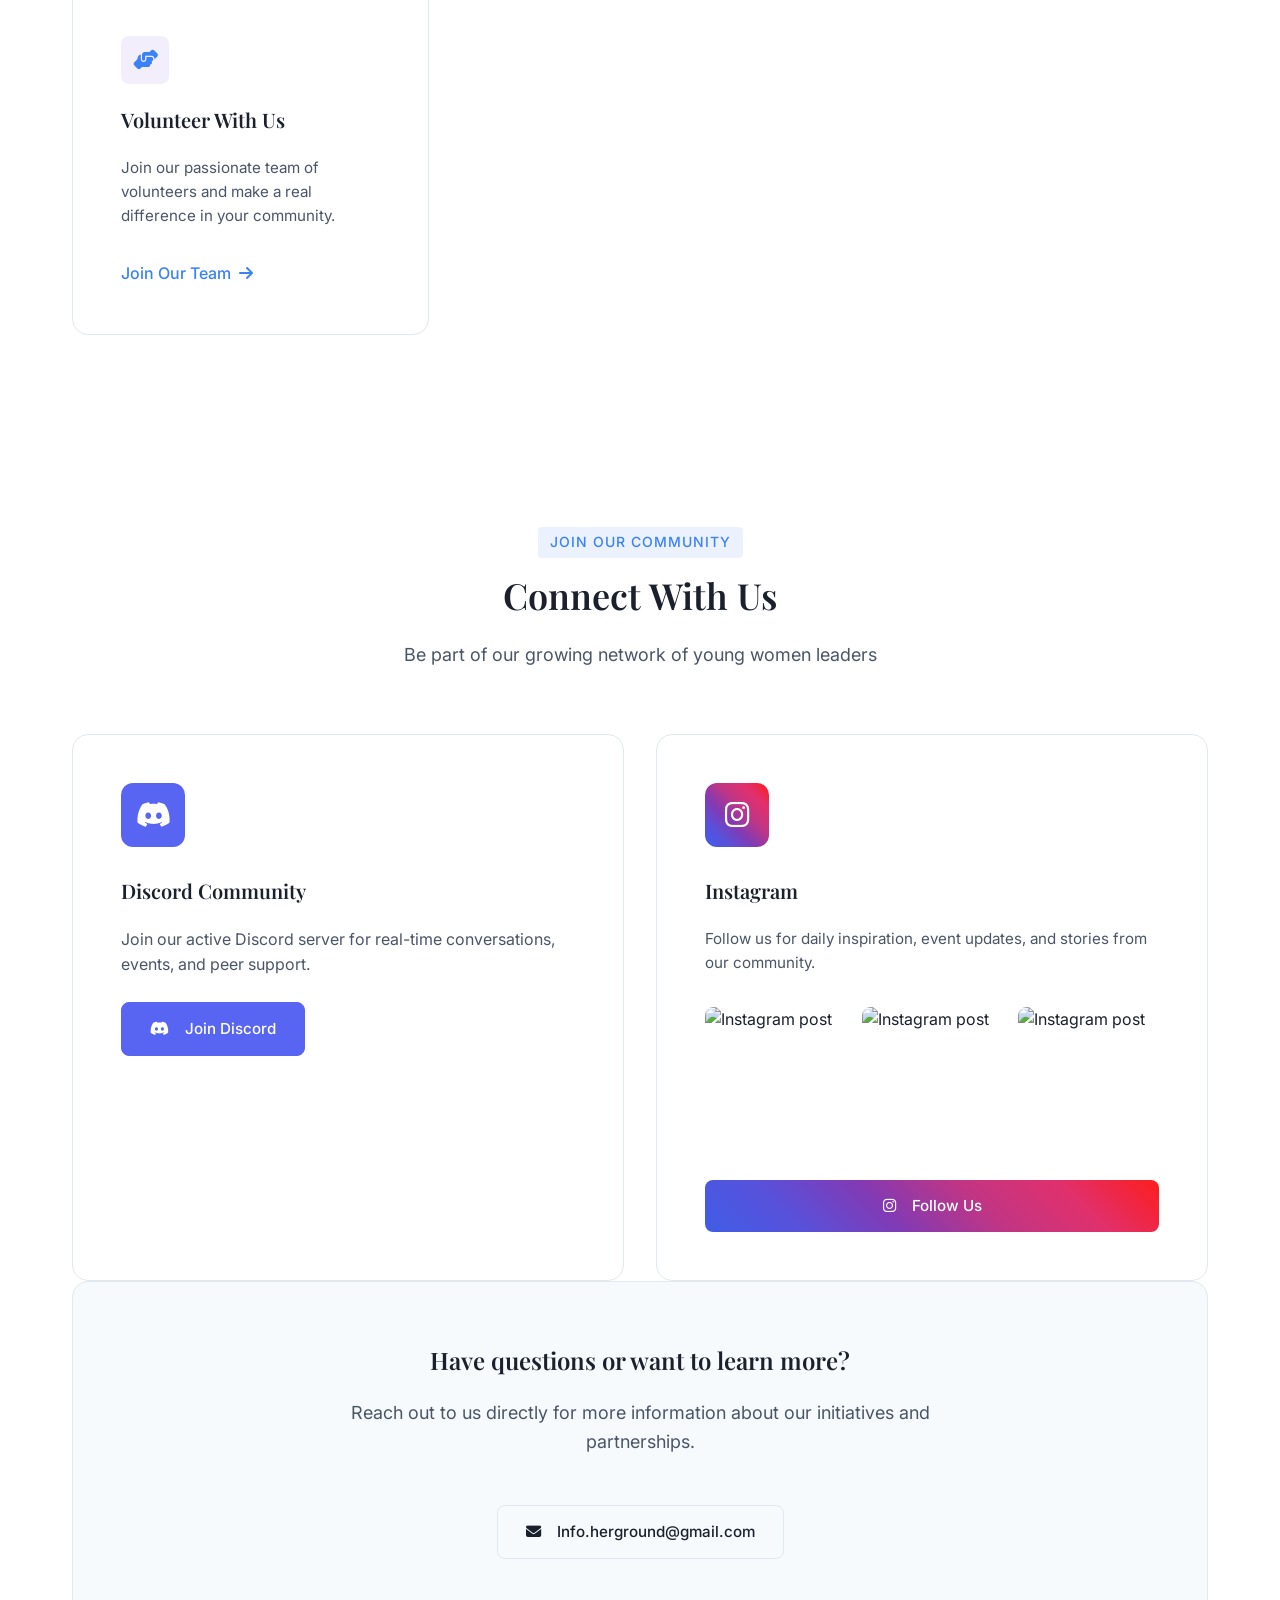
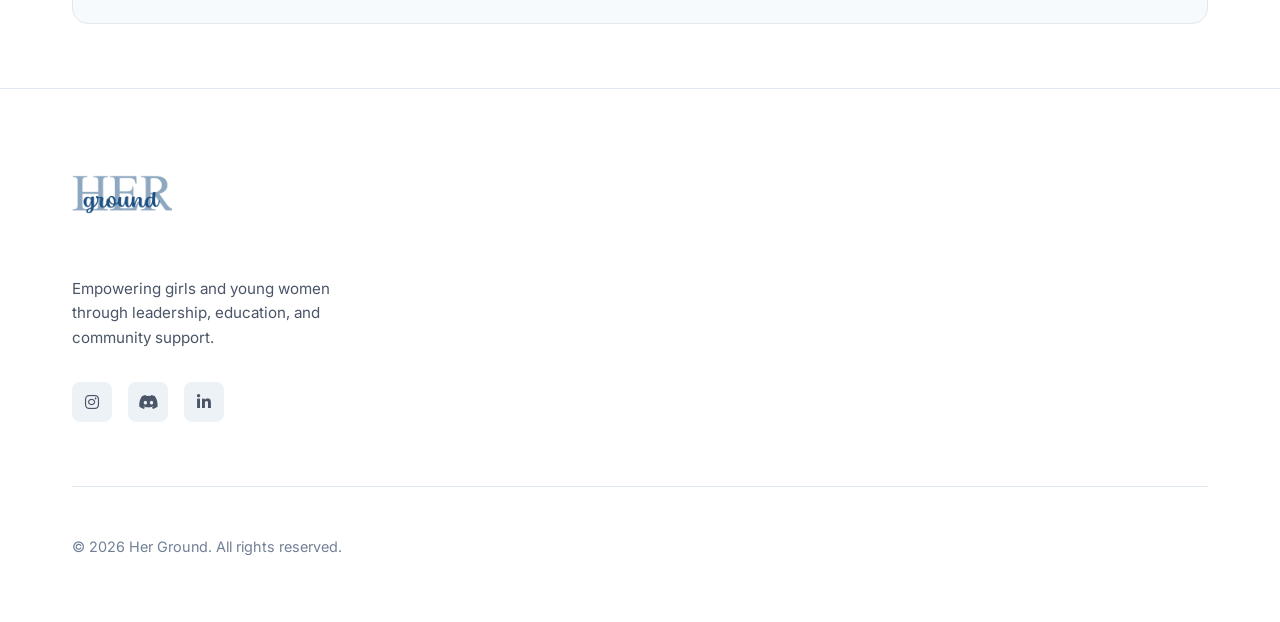
==== commit d91b2687: "Update the code for index and style" ====
--- a/index.html
+++ b/index.html
@@ -4,7 +4,7 @@
     <meta charset="UTF-8">
     <meta name="viewport" content="width=device-width, initial-scale=1.0">
     <title> Her Ground | Empowering Girls & Young Women</title>
-    <meta name="description" content="A youth-led initiative empowering girls and young women through leadership, education, and community support.">
+    <meta name="description" content="For girls by girls.">
     
     <!-- CSS -->
     <link rel="stylesheet" href="https://cdnjs.cloudflare.com/ajax/libs/font-awesome/6.4.0/css/all.min.css">
@@ -22,7 +22,7 @@
         <a href="https://instagram.com/thisisherground" class="social-icon" target="_blank" aria-label="Instagram">
             <i class="fab fa-instagram"></i>
         </a>
-        <a href="https://discord.gg/herground" class="social-icon" target="_blank" aria-label="Discord">
+        <a href="https://discord.gg/mqjYGmQNRm"" class="social-icon" target="_blank" aria-label="Discord">
             <i class="fab fa-discord"></i>
         </a>
         <a href="https://www.linkedin.com/company/her-ground/" class="social-icon" target="_blank" aria-label="LinkedIn">
@@ -44,7 +44,7 @@
             <ul class="nav-links">
                 <li><a href="#about" class="nav-link">About</a></li>
                 <li><a href="#pillars" class="nav-link">Pillars</a></li>
-                <li><a href="#programs" class="nav-link">Programs</a></li>
+                <li><a href="#initiatives" class="nav-link">Initiatives</a></li>
                 <li><a href="#community" class="nav-link">Community</a></li>
                 <li><a href="#get-involved" class="nav-link">Get Involved</a></li>
             </ul>
@@ -59,11 +59,11 @@
         <div class="container">
             <div class="hero-content">
                 <h1 class="hero-title">
-                    Building the next generation of 
-                    <span class="hero-highlight">women leaders</span>
+                    Where girl find their voice, build power, and grow together. <br>
+                    <span class="hero-highlight">FOR GIRLS BY GIRLS</span>
                 </h1>
                 <p class="hero-subtitle">
-                    A youth-led initiative creating spaces for girls and young women to develop confidence, leadership, and practical skills.
+                
                 </p>
                 <div class="hero-cta">
                     <a href="#get-involved" class="btn btn-primary">
@@ -87,7 +87,7 @@
                 <div class="about-text">
                     <p class="about-intro">
                         We are a youth-led initiative dedicated to empowering girls and young women, 
-                        focusing on confidence, leadership, and building essential soft skills.
+                        focusing on confidence, leadership, and building essential critical proffesional skills.
                     </p>
                     <div class="about-grid">
                         <div class="about-card">
@@ -137,73 +137,63 @@
             <div class="pillars-grid">
                 <div class="pillar-card">
                     <div class="pillar-visual">
-                        <div class="pillar-image">
-                            <img src="https://images.unsplash.com/photo-1516321318423-f06f85e504b3?ixlib=rb-4.0.3&auto=format&fit=crop&w=600&q=80" 
-                                 alt="Empowerment and confidence" 
-                                 loading="lazy">
-                        </div>
                         <div class="pillar-icon">
                             <i class="fas fa-star"></i>
                         </div>
                     </div>
                     <h3>Empowerment</h3>
                     <p>Building confidence and self-advocacy skills in supportive environments.</p>
-                    <ul class="pillar-features">
-                        <li>Confidence building</li>
-                        <li>Self-advocacy training</li>
-                        <li>Supportive networks</li>
-                    </ul>
                 </div>
                 
                 <div class="pillar-card">
                     <div class="pillar-visual">
-                        <div class="pillar-image">
-                            <img src="https://images.unsplash.com/photo-1559136555-9303baea8ebd?ixlib=rb-4.0.3&auto=format&fit=crop&w=600&q=80" 
-                                 alt="Leadership development" 
-                                 loading="lazy">
-                        </div>
                         <div class="pillar-icon">
                             <i class="fas fa-flag"></i>
                         </div>
                     </div>
                     <h3>Leadership</h3>
-                    <p>Developing the next generation of women leaders through representation and community.</p>
-                    <ul class="pillar-features">
-                        <li>Leadership pipelines</li>
-                        <li>Role model access</li>
-                    </ul>
-                </div>
-            </div>
-        </div>
-    </section>
-
-    <!-- Programs Section -->
-    <section class="section programs" id="programs">
+                    <p>Developing the next generation of leaders through representation and community.</p>
+                </div>
+                <div class="pillar-card">
+                    <div class="pillar-visual">
+                        <div class="pillar-icon">
+                            <i class="fas fa-flag"></i>
+                        </div>
+                    </div>
+                    <h3>Education</h3>
+                    <p>Providing accessible learning opportunities to empower individuals with knowledge and skills.</p>
+                </div>
+            </div> 
+        </div>
+    </section>
+
+    <!-- Initiatives Section -->
+    <section class="section initiatives" id="initiatives">
         <div class="container">
             <div class="section-header">
                 <span class="section-label">What We Do</span>
-                <h2 class="section-title">Our Core Programs</h2>
+                <h2 class="section-title">Our Core Initiatives</h2>
                 <p class="section-subtitle">Designed to address specific needs and build practical skills</p>
             </div>
             
-            <div class="programs-grid">
-                <div class="program-card">
-                    <div class="program-visual">
-                        <div class="program-badge">Interactive</div>
+            <div class="initiatives-grid">
+                <div class="initiative-card">
+                    <div class="initiative-visual">
+                        <div class="initiative-badge">Interactive</div>
                         <img src="https://images.unsplash.com/photo-1542744173-8e7e53415bb0?ixlib=rb-4.0.3&auto=format&fit=crop&w=600&q=80" 
                              alt="Leadership lab workshop" 
                              loading="lazy">
                     </div>
-                    <div class="program-content">
+                    <div class="initiative-content">
                         <h3>Leadership Labs</h3>
                         <p>Interactive sessions focused on practical skill-building through real-world simulations and scenarios.</p>
-                        <ul class="program-features">
+                        <ul class="initiative-features">
                             <li><i class="fas fa-check"></i> SDG-focused challenges</li>
                             <li><i class="fas fa-check"></i> Team collaboration exercises</li>
                             <li><i class="fas fa-check"></i> Presentation skill development</li>
                         </ul>
-                        <div class="program-cta">
-                            <a href="#" class="program-link">
+                        <div class="initiative-cta">
+                            <a href="#" class="initiative-link">
                                 Learn More
                                 <i class="fas fa-arrow-right"></i>
                             </a>
@@ -211,23 +201,23 @@
                     </div>
                 </div>
                 
-                <div class="program-card">
-                    <div class="program-visual">
-                        <div class="program-badge">Professional</div>
+                <div class="initiative-card">
+                    <div class="initiative-visual">
+                        <div class="initiative-badge">Professional</div>
                         <img src="https://images.unsplash.com/photo-1552664730-d307ca884978?ixlib=rb-4.0.3&auto=format&fit=crop&w=600&q=80" 
                              alt="Professional development" 
                              loading="lazy">
                     </div>
-                    <div class="program-content">
+                    <div class="initiative-content">
                         <h3>Next Level Her</h3>
                         <p>Structured sessions for professional growth, focusing on career readiness and workplace skills.</p>
-                        <ul class="program-features">
+                        <ul class="initiative-features">
                             <li><i class="fas fa-check"></i> Personal branding & pitching</li>
                             <li><i class="fas fa-check"></i> Resume & LinkedIn optimization</li>
                             <li><i class="fas fa-check"></i> Strategic networking skills</li>
                         </ul>
-                        <div class="program-cta">
-                            <a href="#" class="program-link">
+                        <div class="initiative-cta">
+                            <a href="#" class="initiative-link">
                                 Learn More
                                 <i class="fas fa-arrow-right"></i>
                             </a>
@@ -235,23 +225,23 @@
                     </div>
                 </div>
                 
-                <div class="program-card">
-                    <div class="program-visual">
-                        <div class="program-badge">Community</div>
+                <div class="initiative-card">
+                    <div class="initiative-visual">            
+                        <div class="initiative-badge">Community</div>
                         <img src="https://images.unsplash.com/photo-1559136555-9303baea8ebd?ixlib=rb-4.0.3&auto=format&fit=crop&w=600&q=80" 
                              alt="Community spotlight" 
                              loading="lazy">
                     </div>
-                    <div class="program-content">
+                    <div class="initiative-content">
                         <h3>Spotlight Series</h3>
                         <p>Highlighting young women demonstrating leadership, resilience, and growth in our community.</p>
-                        <ul class="program-features">
+                        <ul class="initiative-features">
                             <li><i class="fas fa-check"></i> Role model visibility</li>
                             <li><i class="fas fa-check"></i> Storytelling & representation</li>
                             <li><i class="fas fa-check"></i> Multi-format features</li>
                         </ul>
-                        <div class="program-cta">
-                            <a href="#" class="program-link">
+                        <div class="initiative-cta">
+                            <a href="#" class="initiative-link">
                                 Learn More
                                 <i class="fas fa-arrow-right"></i>
                             </a>
@@ -261,7 +251,99 @@
             </div>
         </div>
     </section>
-
+<!-- Get Involved Section -->
+    <section class="section get-involved" id="get-involved">
+        <div class="container">
+            <div class="section-header">
+                <span class="section-label">Take Action</span>
+                <h2 class="section-title">Get Involved</h2>
+                <p class="section-subtitle">Choose how you'd like to be part of our community</p>
+            </div>
+            
+            <div class="involvement-grid">
+                <!-- Partner With Us Card -->
+                <div class="involvement-card">
+                    <div class="involvement-visual">
+                        <img src="https://images.unsplash.com/photo-1542744173-8e7e53415bb0?ixlib=rb-4.0.3&auto=format&fit=crop&w=600&q=80" 
+                             alt="Partnership meeting" 
+                             loading="lazy">
+                    </div>
+                    <div class="involvement-content">
+                        <div class="involvement-icon">
+                            <i class="fas fa-handshake"></i>
+                        </div>
+                        <h3>Partner With Us</h3>
+                        <p>Community centers, schools, and organizations interested in collaboration.</p>
+                        <a href="#" class="involvement-link">
+                            Learn More
+                            <i class="fas fa-arrow-right"></i>
+                        </a>
+                    </div>
+                </div>
+                
+                <!-- Nominate for Spotlight Card -->
+                <div class="involvement-card">
+                    <div class="involvement-visual">
+                        <img src="https://images.unsplash.com/photo-1516321318423-f06f85e504b3?ixlib=rb-4.0.3&auto=format&fit=crop&w=600&q=80" 
+                             alt="Spotlight nomination" 
+                             loading="lazy">
+                    </div>
+                    <div class="involvement-content">
+                        <div class="involvement-icon">
+                            <i class="fas fa-star"></i>
+                        </div>
+                        <h3>Nominate for Spotlight</h3>
+                        <p>Highlight yourself or someone else in our community feature series.</p>
+                        <a href="https://docs.google.com/forms/d/e/1FAIpQLSfdcdEXp9ylixx7IcpVX9rTjR3wYdFHebSrh8qcWCx_SptRZQ/viewform?usp=header"target="_blank" class="involvement-link">
+                            Submit Nominations
+                            <i class="fas fa-arrow-right"></i>
+                        </a>
+                    </div>
+                </div>
+                
+                <!-- Join as Member Card -->
+                <div class="involvement-card">
+                    <div class="involvement-visual">
+                        <img src="https://images.unsplash.com/photo-1529156069898-49953e39b3ac?ixlib=rb-4.0.3&auto=format&fit=crop&w=600&q=80" 
+                             alt="Join as member" 
+                             loading="lazy">
+                    </div>
+                    <div class="involvement-content">
+                        <div class="involvement-icon">
+                            <i class="fas fa-user-plus"></i>
+                        </div>
+                        <h3>Join as Member</h3>
+                        <p>Become part of our community and access our initiatives, events, and support.</p>
+                        <a href="https://docs.google.com/forms/d/e/1FAIpQLSc7bArrXmuD-PdxHdfC4dENzHjFXZNi4hOmbnOvbwHz8ldj3Q/viewform?usp=header"target="_blank" class="involvement-link">
+                            Join Now
+                            <i class="fas fa-arrow-right"></i>
+                        </a>
+                    </div>
+                </div>
+                
+                <!-- Volunteer With Us Card -->
+                <div class="involvement-card">
+                    <div class="involvement-visual">
+                        <img src="https://encrypted-tbn0.gstatic.com/images?q=tbn:ANd9GcR4H019jK24F6e3V3xRfB0Ly-be2KaSHSmElg&s?ixlib=rb-4.0.3&auto=format&fit=crop&w=600&q=80" 
+                            alt="Volunteers working together" 
+                            loading="lazy"
+                            style="width: 100%; height: 200px; object-fit: cover;">
+                    </div>
+                    <div class="involvement-content">
+                        <div class="involvement-icon">
+                            <i class="fas fa-hands-helping"></i>
+                        </div>
+                        <h3>Volunteer With Us</h3>
+                        <p>Join our passionate team of volunteers and make a real difference in your community.</p>
+                        <a href="https://docs.google.com/forms/d/e/1FAIpQLSc7bArrXmuD-PdxHdfC4dENzHjFXZNi4hOmbnOvbwHz8ldj3Q/viewform?usp=header" target="_blank" class="involvement-link">
+                            Join Our Team
+                            <i class="fas fa-arrow-right"></i>
+                        </a>
+                    </div>
+                </div>
+            </div>
+        </div>
+    </section>
     <!-- Community Section -->
     <section class="section community" id="community">
         <div class="container">
@@ -279,7 +361,7 @@
                     <div>
                     <h3>Discord Community</h3>
                     <p>Join our active Discord server for real-time conversations, events, and peer support.</p>
-                    <a href="https://discord.com/channels/1435102269140893788/1435104268167417856" class="btn btn-discord" target="_blank">
+                    <a href="https://discord.gg/mqjYGmQNRm"" class="btn btn-discord" target="_blank">
                         <i class="fab fa-discord"></i>
                         Join Discord
                     </a>
@@ -314,106 +396,12 @@
                         Follow Us
                     </a>
                 </div>
-            </div>
-        </div>
-    </section>
-
-    <!-- Get Involved Section -->
-    <section class="section get-involved" id="get-involved">
-        <div class="container">
-            <div class="section-header">
-                <span class="section-label">Take Action</span>
-                <h2 class="section-title">Get Involved</h2>
-                <p class="section-subtitle">Choose how you'd like to be part of our community</p>
-            </div>
-            
-            <div class="involvement-grid">
-                <!-- Partner With Us Card -->
-                <div class="involvement-card">
-                    <div class="involvement-visual">
-                        <img src="https://images.unsplash.com/photo-1542744173-8e7e53415bb0?ixlib=rb-4.0.3&auto=format&fit=crop&w=600&q=80" 
-                             alt="Partnership meeting" 
-                             loading="lazy">
-                    </div>
-                    <div class="involvement-content">
-                        <div class="involvement-icon">
-                            <i class="fas fa-handshake"></i>
-                        </div>
-                        <h3>Partner With Us</h3>
-                        <p>Community centers, schools, and organizations interested in collaboration.</p>
-                        <a href="#" class="involvement-link">
-                            Learn More
-                            <i class="fas fa-arrow-right"></i>
-                        </a>
-                    </div>
-                </div>
-                
-                <!-- Nominate for Spotlight Card -->
-                <div class="involvement-card">
-                    <div class="involvement-visual">
-                        <img src="https://images.unsplash.com/photo-1516321318423-f06f85e504b3?ixlib=rb-4.0.3&auto=format&fit=crop&w=600&q=80" 
-                             alt="Spotlight nomination" 
-                             loading="lazy">
-                    </div>
-                    <div class="involvement-content">
-                        <div class="involvement-icon">
-                            <i class="fas fa-star"></i>
-                        </div>
-                        <h3>Nominate for Spotlight</h3>
-                        <p>Highlight yourself or someone else in our community feature series.</p>
-                        <a href="https://docs.google.com/forms/d/e/1FAIpQLSfdcdEXp9ylixx7IcpVX9rTjR3wYdFHebSrh8qcWCx_SptRZQ/viewform?usp=header"target="_blank" class="involvement-link">
-                            Submit Nominations
-                            <i class="fas fa-arrow-right"></i>
-                        </a>
-                    </div>
-                </div>
-                
-                <!-- Join as Member Card -->
-                <div class="involvement-card">
-                    <div class="involvement-visual">
-                        <img src="https://images.unsplash.com/photo-1529156069898-49953e39b3ac?ixlib=rb-4.0.3&auto=format&fit=crop&w=600&q=80" 
-                             alt="Join as member" 
-                             loading="lazy">
-                    </div>
-                    <div class="involvement-content">
-                        <div class="involvement-icon">
-                            <i class="fas fa-user-plus"></i>
-                        </div>
-                        <h3>Join as Member</h3>
-                        <p>Become part of our community and access programs, events, and support.</p>
-                        <a href="https://docs.google.com/forms/d/e/1FAIpQLSc7bArrXmuD-PdxHdfC4dENzHjFXZNi4hOmbnOvbwHz8ldj3Q/viewform?usp=header"target="_blank" class="involvement-link">
-                            Join Now
-                            <i class="fas fa-arrow-right"></i>
-                        </a>
-                    </div>
-                </div>
-                
-                <!-- Volunteer With Us Card -->
-                <div class="involvement-card">
-                    <div class="involvement-visual">
-                        <img src="https://encrypted-tbn0.gstatic.com/images?q=tbn:ANd9GcR4H019jK24F6e3V3xRfB0Ly-be2KaSHSmElg&s?ixlib=rb-4.0.3&auto=format&fit=crop&w=600&q=80" 
-                            alt="Volunteers working together" 
-                            loading="lazy"
-                            style="width: 100%; height: 200px; object-fit: cover;">
-                    </div>
-                    <div class="involvement-content">
-                        <div class="involvement-icon">
-                            <i class="fas fa-hands-helping"></i>
-                        </div>
-                        <h3>Volunteer With Us</h3>
-                        <p>Join our passionate team of volunteers and make a real difference in your community.</p>
-                        <a href="https://docs.google.com/forms/d/e/1FAIpQLSc7bArrXmuD-PdxHdfC4dENzHjFXZNi4hOmbnOvbwHz8ldj3Q/viewform?usp=header" target="_blank" class="involvement-link">
-                            Join Our Team
-                            <i class="fas fa-arrow-right"></i>
-                        </a>
-                    </div>
-                </div>
-            </div>
-            
-            <div class="contact-cta">
+            </pdiv>
+        </div>
+        <div class="contact-cta">
                 <div class="contact-content">
                     <h3>Have questions or want to learn more?</h3>
-                    <p>Reach out to us directly for more information about our programs and partnerships.</p>
+                    <p>Reach out to us directly for more information about our initiatives and partnerships.</p>
                 </div>
                 <div class="contact-links">
                     <a href="mailto:Info.herground@gmail.com" class="btn btn-outline">
@@ -422,8 +410,8 @@
                     </a>
                 </div>
             </div>
-        </div>
-    </section>
+    </section>
+
 
     <!-- Footer -->
     <footer class="footer">
--- a/style.css
+++ b/style.css
@@ -651,35 +651,31 @@
     margin: 0;
 }
 
-/* ===== PILLARS SECTION ===== */
-.pillars {
-    background-color: var(--bg-secondary);
-}
-
+/* ===== PILLARS SECTION - SMALLER BOXES IN ONE ROW ===== */
 .pillars-grid {
     display: grid;
-    grid-template-columns: repeat(auto-fit, minmax(300px, 1fr));
-    gap: var(--space-lg);
-    max-width: 1000px;
+    grid-template-columns: repeat(3, 1fr);
+    gap: var(--space-md);
+    max-width: 900px;
     margin: 0 auto;
 }
 
 .pillar-card {
     background-color: var(--bg-primary);
-    border-radius: var(--radius-xl);
+    border-radius: var(--radius-lg);
     overflow: hidden;
     border: 1px solid var(--border-color);
     transition: transform 0.3s ease, box-shadow 0.3s ease;
-}
-
-.pillar-card:hover {
-    transform: translateY(-8px);
-    box-shadow: var(--shadow-xl);
-}
-
+    /* Smaller box */
+    max-width: 260px;
+    margin: 0 auto;
+    width: 100%;
+}
+
+/* Smaller visual area */
 .pillar-visual {
     position: relative;
-    height: 200px;
+    height: 120px;
     overflow: hidden;
 }
 
@@ -691,68 +687,88 @@
 
 .pillar-icon {
     position: absolute;
-    top: var(--space-md);
-    right: var(--space-md);
-    width: 56px;
-    height: 56px;
+    top: var(--space-sm);
+    right: var(--space-sm);
+    width: 36px;
+    height: 36px;
     background-color: rgba(255, 255, 255, 0.95);
     border-radius: var(--radius-md);
     display: flex;
     align-items: center;
     justify-content: center;
     color: var(--accent);
-    font-size: 1.5rem;
-    box-shadow: var(--shadow-md);
-}
-
+    font-size: 1.1rem;
+    box-shadow: var(--shadow-sm);
+}
+
+/* Compact content */
 .pillar-card > h3 {
-    padding: var(--space-lg) var(--space-lg) var(--space-md);
+    padding: var(--space-sm) var(--space-sm) var(--space-xs);
     margin: 0;
-    font-size: 1.25rem;
+    font-size: 1.1rem;
+    text-align: center;
 }
 
 .pillar-card > p {
-    padding: 0 var(--space-lg);
-    font-size: 0.95rem;
-    color: var(--text-secondary);
-    line-height: 1.6;
-    margin-bottom: var(--space-md);
+    padding: 0 var(--space-sm);
+    font-size: 0.85rem;
+    color: var(--text-secondary);
+    line-height: 1.4;
+    margin-bottom: var(--space-sm);
+    text-align: center;
 }
 
 .pillar-features {
-    padding: 0 var(--space-lg) var(--space-lg);
-    margin-top: var(--space-md);
+    padding: 0 var(--space-sm) var(--space-sm);
+    margin-top: 0;
 }
 
 .pillar-features li {
     display: flex;
     align-items: center;
-    gap: var(--space-sm);
+    gap: var(--space-xs);
     margin-bottom: var(--space-xs);
-    font-size: 0.9rem;
+    font-size: 0.8rem;
     color: var(--text-secondary);
     padding-left: var(--space-sm);
     position: relative;
 }
 
-.pillar-features li::before {
-    content: '';
-    width: 6px;
-    height: 6px;
-    background-color: var(--accent);
-    border-radius: 50%;
-    position: absolute;
-    left: 0;
-}
-
-/* ===== PROGRAMS SECTION ===== */
-.programs-grid {
+/* Responsive - stack on smaller screens */
+@media (max-width: 900px) {
+    .pillars-grid {
+        grid-template-columns: repeat(auto-fit, minmax(240px, 1fr));
+        max-width: 100%;
+    }
+    
+    .pillar-card {
+        max-width: 100%;
+    }
+}
+
+@media (max-width: 768px) {
+    .pillars-grid {
+        grid-template-columns: 1fr;
+        gap: var(--space-md);
+    }
+    
+    .pillar-card {
+        max-width: 320px;
+    }
+    
+    .pillar-visual {
+        height: 140px;
+    }
+}
+
+/* ===== INITIATIVES SECTION ===== */
+.initiatives-grid {
     display: grid;
     grid-template-columns: repeat(auto-fit, minmax(350px, 1fr));
     gap: var(--space-xl);
 }
 
-.program-card {
+.initiative-card {
     background-color: var(--bg-primary);
     border-radius: var(--radius-xl);
     overflow: hidden;
@@ -760,28 +776,28 @@
     transition: transform 0.3s ease;
 }
 
-.program-card:hover {
+.initiative-card:hover {
     transform: translateY(-8px);
 }
 
-.program-visual {
+.initiative-visual {
     position: relative;
     height: 200px;
     overflow: hidden;
 }
 
-.program-visual img {
+.initiative-visual img {
     width: 100%;
     height: 100%;
     object-fit: cover;
     transition: transform 0.5s ease;
 }
 
-.program-card:hover .program-visual img {
+.initiative-card:hover .initiative-visual img {
     transform: scale(1.05);
 }
 
-.program-badge {
+.initiative-badge {
     position: absolute;
     top: var(--space-md);
     left: var(--space-md);
@@ -795,27 +811,27 @@
     letter-spacing: 0.5px;
 }
 
-.program-content {
+.initiative-content {
     padding: var(--space-lg);
 }
 
-.program-content h3 {
+.initiative-content h3 {
     font-size: 1.25rem;
     margin-bottom: var(--space-md);
 }
 
-.program-content > p {
+.initiative-content > p {
     font-size: 0.95rem;
     color: var(--text-secondary);
     line-height: 1.6;
     margin-bottom: var(--space-lg);
 }
 
-.program-features {
+.initiative-features {
     margin-bottom: var(--space-lg);
 }
 
-.program-features li {
+.initiative-features li {
     display: flex;
     align-items: center;
     gap: var(--space-sm);
@@ -824,12 +840,12 @@
     color: var(--text-secondary);
 }
 
-.program-features i {
+.initiative-features i {
     color: var(--accent);
     font-size: 0.75rem;
 }
 
-.program-link {
+.initiative-link {
     display: inline-flex;
     align-items: center;
     gap: var(--space-xs);
@@ -838,7 +854,7 @@
     transition: gap 0.2s ease;
 }
 
-.program-link:hover {
+.initiative-link:hover {
     gap: var(--space-sm);
 }
 
@@ -1320,7 +1336,7 @@
     }
     
     .pillars-grid,
-    .programs-grid,
+    .initiatives-grid,
     .community-grid,
     .involvement-grid {
         grid-template-columns: 1fr;
